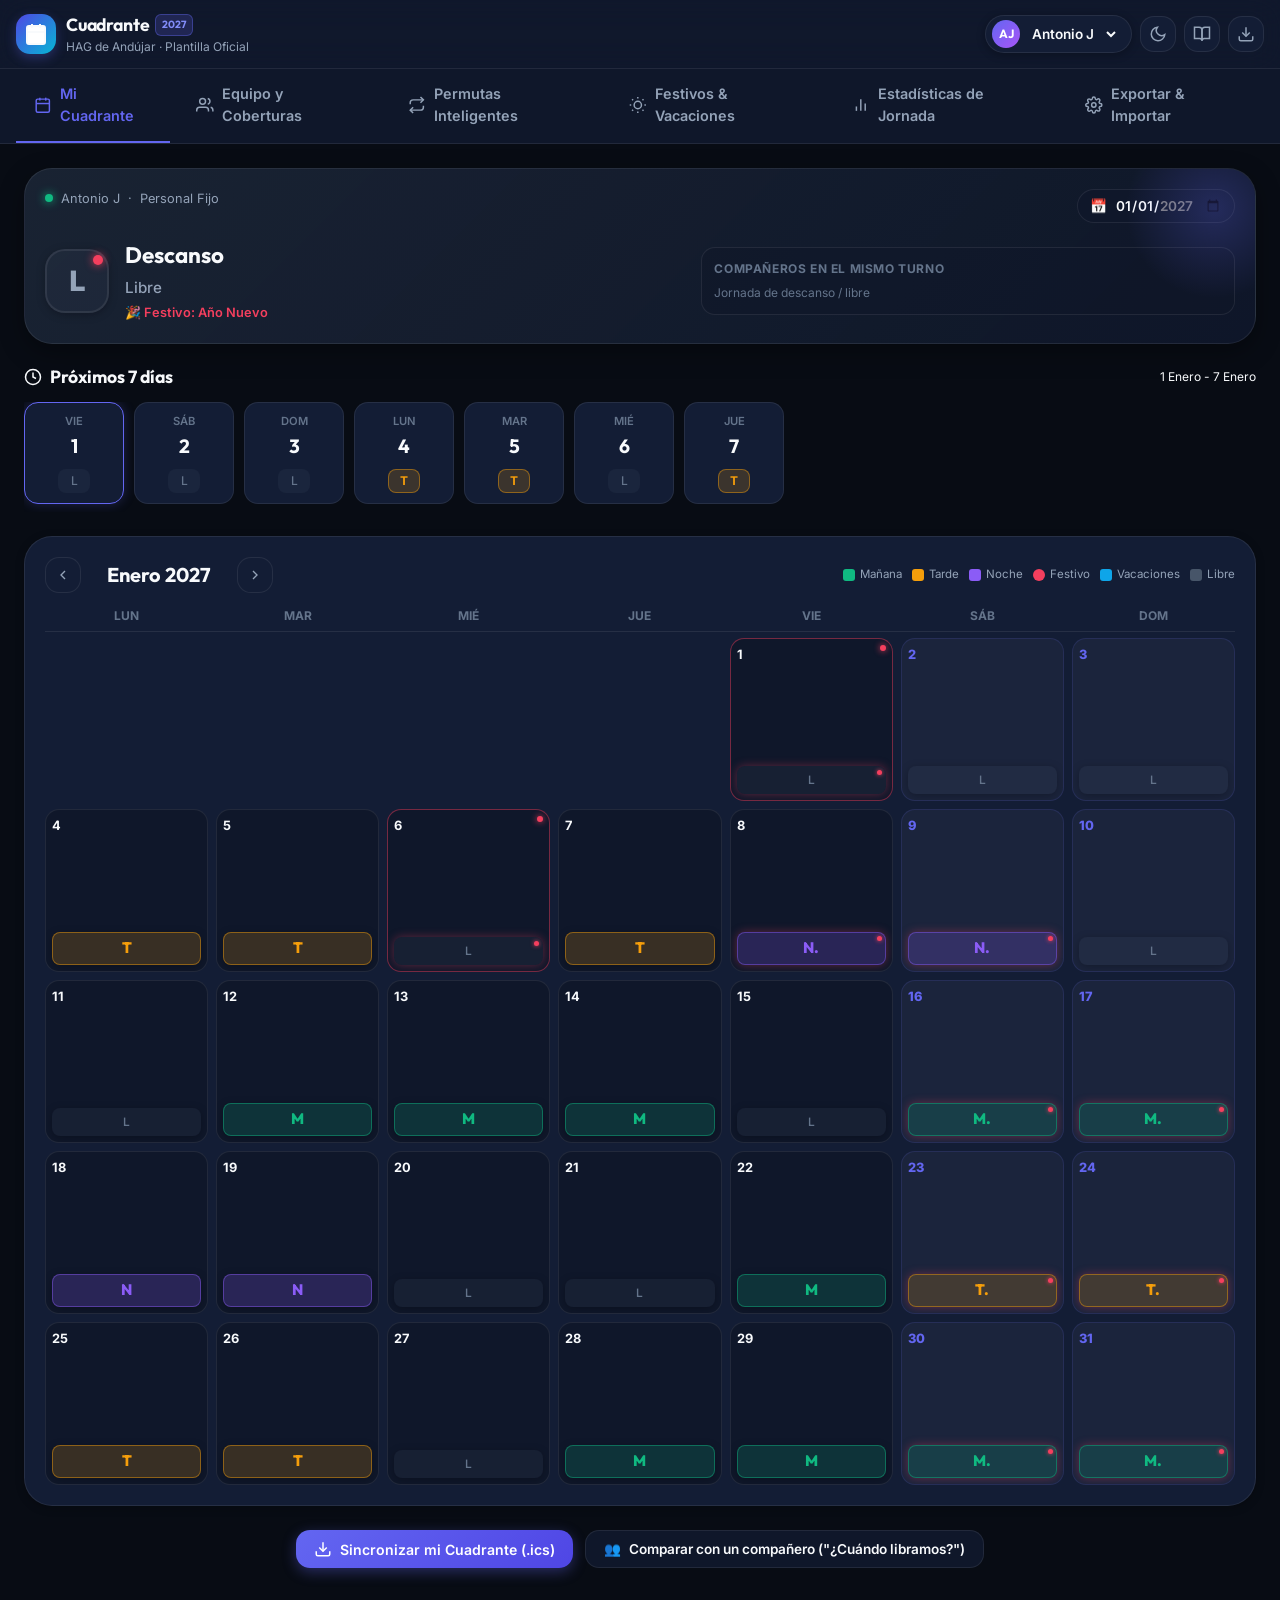
==== index.html @ 4e5eb273 "feat: incorporar matriz de equidad por festivo individual (datos AB2:AH21) y consulta personalizada" ====
<!DOCTYPE html>
<html lang="es" data-theme="dark">
<head>
  <meta charset="UTF-8">
  <meta name="viewport" content="width=device-width, initial-scale=1.0, maximum-scale=1.0, user-scalable=no">
  <title>Cuadrante 2027 · Andújar | Portal del Trabajador</title>
  <meta name="description" content="App oficial de gestión de turnos, coberturas, permutas y estadísticas para los trabajadores del Cuadrante 2027 de Andújar">
  
  <!-- PWA & Mobile Web App Meta -->
  <link rel="manifest" href="manifest.json">
  <meta name="theme-color" content="#080c14">
  <meta name="mobile-web-app-capable" content="yes">
  <meta name="apple-mobile-web-app-capable" content="yes">
  <meta name="apple-mobile-web-app-status-bar-style" content="black-translucent">
  <link rel="apple-touch-icon" href="icons/apple-touch-icon.png">
  <link rel="icon" type="image/png" sizes="192x192" href="icons/icon-192.png">
  <link rel="icon" type="image/svg+xml" href="icons/icon.svg">

  <!-- Styles -->
  <link rel="stylesheet" href="css/styles.css">
</head>
<body>

  <!-- App Header -->
  <header class="app-header">
    <div class="brand-wrapper">
      <div class="brand-icon">
        <svg viewBox="0 0 24 24" fill="none" stroke="currentColor" stroke-width="2">
          <rect x="3" y="4" width="18" height="18" rx="2" ry="2"></rect>
          <line x1="16" y1="2" x2="16" y2="6"></line>
          <line x1="8" y1="2" x2="8" y2="6"></line>
          <line x1="3" y1="10" x2="21" y2="10"></line>
        </svg>
      </div>
      <div class="brand-info">
        <h1>
          Cuadrante <span class="year-badge">2027</span>
          <span id="headerCustomSheetBadge" style="display:none; font-size:0.65rem; background:rgba(16,185,129,0.2); color:#10b981; padding:2px 6px; border-radius:6px; border:1px solid rgba(16,185,129,0.4); font-weight:700;">Hoja Actualizada</span>
        </h1>
        <p id="headerSubtitle">HAG de Andújar · Plantilla Oficial</p>
      </div>
    </div>

    <div class="header-actions">
      <!-- Worker Selector Pill -->
      <div class="worker-selector-pill" id="workerSelectorWrapper" title="Selecciona tu perfil de trabajador">
        <div class="worker-avatar" id="workerAvatar">AJ</div>
        <select id="workerSelect" class="worker-select-native" aria-label="Seleccionar trabajador">
          <!-- Opciones inyectadas dinámicamente -->
        </select>
      </div>

      <!-- Theme Switcher -->
      <button class="btn-icon" id="themeToggleBtn" title="Cambiar tema claro/oscuro" aria-label="Cambiar tema">
        <svg id="themeMoonIcon" width="18" height="18" viewBox="0 0 24 24" fill="none" stroke="currentColor" stroke-width="2">
          <path d="M21 12.79A9 9 0 1 1 11.21 3 7 7 0 0 0 21 12.79z"></path>
        </svg>
        <svg id="themeSunIcon" width="18" height="18" viewBox="0 0 24 24" fill="none" stroke="currentColor" stroke-width="2" style="display:none;">
          <circle cx="12" cy="12" r="5"></circle>
          <line x1="12" y1="1" x2="12" y2="3"></line>
          <line x1="12" y1="21" x2="12" y2="23"></line>
          <line x1="4.22" y1="4.22" x2="5.64" y2="5.64"></line>
          <line x1="18.36" y1="18.36" x2="19.78" y2="19.78"></line>
          <line x1="1" y1="12" x2="3" y2="12"></line>
          <line x1="21" y1="12" x2="23" y2="12"></line>
          <line x1="4.22" y1="19.78" x2="5.64" y2="18.36"></line>
          <line x1="18.36" y1="5.64" x2="19.78" y2="4.22"></line>
        </svg>
      </button>

      <!-- Infografía y Manual Quick Button -->
      <a href="infografia.html" class="btn-icon" title="Infografías Oficiales y Manual de Usuario" aria-label="Infografías y Manual">
        <svg width="18" height="18" viewBox="0 0 24 24" fill="none" stroke="currentColor" stroke-width="2">
          <path d="M2 3h6a4 4 0 0 1 4 4v14a3 3 0 0 0-3-3H2z"></path>
          <path d="M22 3h-6a4 4 0 0 0-4 4v14a3 3 0 0 1 3-3h7z"></path>
        </svg>
      </a>

      <!-- Excel Download Quick Button -->
      <a href="Cuadrante_2027_Andujar_V3.xlsx" download class="btn-icon" title="Descargar Cuadrante Excel Oficial" aria-label="Descargar Excel">
        <svg width="18" height="18" viewBox="0 0 24 24" fill="none" stroke="currentColor" stroke-width="2">
          <path d="M21 15v4a2 2 0 0 1-2 2H5a2 2 0 0 1-2-2v-4"></path>
          <polyline points="7 10 12 15 17 10"></polyline>
          <line x1="12" y1="15" x2="12" y2="3"></line>
        </svg>
      </a>
    </div>
  </header>

  <!-- Desktop Navigation Bar -->
  <nav class="desktop-nav" aria-label="Navegación principal">
    <div class="nav-item active" data-tab="tab-my-shift">
      <svg width="18" height="18" viewBox="0 0 24 24" fill="none" stroke="currentColor" stroke-width="2">
        <rect x="3" y="4" width="18" height="18" rx="2" ry="2"></rect>
        <line x1="16" y1="2" x2="16" y2="6"></line>
        <line x1="8" y1="2" x2="8" y2="6"></line>
        <line x1="3" y1="10" x2="21" y2="10"></line>
      </svg>
      Mi Cuadrante
    </div>
    <div class="nav-item" data-tab="tab-team">
      <svg width="18" height="18" viewBox="0 0 24 24" fill="none" stroke="currentColor" stroke-width="2">
        <path d="M17 21v-2a4 4 0 0 0-4-4H5a4 4 0 0 0-4 4v2"></path>
        <circle cx="9" cy="7" r="4"></circle>
        <path d="M23 21v-2a4 4 0 0 0-3-3.87"></path>
        <path d="M16 3.13a4 4 0 0 1 0 7.75"></path>
      </svg>
      Equipo y Coberturas
    </div>
    <div class="nav-item" data-tab="tab-swaps">
      <svg width="18" height="18" viewBox="0 0 24 24" fill="none" stroke="currentColor" stroke-width="2">
        <polyline points="17 1 21 5 17 9"></polyline>
        <path d="M3 11V9a4 4 0 0 1 4-4h14"></path>
        <polyline points="7 23 3 19 7 15"></polyline>
        <path d="M21 13v2a4 4 0 0 1-4 4H3"></path>
      </svg>
      Permutas Inteligentes
    </div>
    <div class="nav-item" data-tab="tab-holidays-vacations">
      <svg width="18" height="18" viewBox="0 0 24 24" fill="none" stroke="currentColor" stroke-width="2">
        <circle cx="12" cy="12" r="5"></circle>
        <line x1="12" y1="1" x2="12" y2="3"></line>
        <line x1="12" y1="21" x2="12" y2="23"></line>
        <line x1="4.22" y1="4.22" x2="5.64" y2="5.64"></line>
        <line x1="18.36" y1="18.36" x2="19.78" y2="19.78"></line>
        <line x1="1" y1="12" x2="3" y2="12"></line>
        <line x1="21" y1="12" x2="23" y2="12"></line>
        <line x1="4.22" y1="19.78" x2="5.64" y2="18.36"></line>
        <line x1="18.36" y1="5.64" x2="19.78" y2="4.22"></line>
      </svg>
      Festivos & Vacaciones
    </div>
    <div class="nav-item" data-tab="tab-stats">
      <svg width="18" height="18" viewBox="0 0 24 24" fill="none" stroke="currentColor" stroke-width="2">
        <line x1="18" y1="20" x2="18" y2="10"></line>
        <line x1="12" y1="20" x2="12" y2="4"></line>
        <line x1="6" y1="20" x2="6" y2="14"></line>
      </svg>
      Estadísticas de Jornada
    </div>
    <div class="nav-item" data-tab="tab-tools">
      <svg width="18" height="18" viewBox="0 0 24 24" fill="none" stroke="currentColor" stroke-width="2">
        <circle cx="12" cy="12" r="3"></circle>
        <path d="M19.4 15a1.65 1.65 0 0 0 .33 1.82l.06.06a2 2 0 0 1 0 2.83 2 2 0 0 1-2.83 0l-.06-.06a1.65 1.65 0 0 0-1.82-.33 1.65 1.65 0 0 0-1 1.51V21a2 2 0 0 1-2 2 2 2 0 0 1-2-2v-.09A1.65 1.65 0 0 0 9 19.4a1.65 1.65 0 0 0-1.82.33l-.06.06a2 2 0 0 1-2.83 0 2 2 0 0 1 0-2.83l.06-.06a1.65 1.65 0 0 0 .33-1.82 1.65 1.65 0 0 0-1.51-1H3a2 2 0 0 1-2-2 2 2 0 0 1 2-2h.09A1.65 1.65 0 0 0 4.6 9a1.65 1.65 0 0 0-.33-1.82l-.06-.06a2 2 0 0 1 0-2.83 2 2 0 0 1 2.83 0l.06.06a1.65 1.65 0 0 0 1.82.33H9a1.65 1.65 0 0 0 1-1.51V3a2 2 0 0 1 2-2 2 2 0 0 1 2 2v.09a1.65 1.65 0 0 0 1 1.51 1.65 1.65 0 0 0 1.82-.33l.06-.06a2 2 0 0 1 2.83 0 2 2 0 0 1 0 2.83l-.06.06a1.65 1.65 0 0 0-.33 1.82V9a1.65 1.65 0 0 0 1.51 1H21a2 2 0 0 1 2 2 2 2 0 0 1-2 2h-.09a1.65 1.65 0 0 0-1.51 1z"></path>
      </svg>
      Exportar & Importar
    </div>
  </nav>

  <!-- Main Container -->
  <main class="app-container">

    <!-- ====================================================================
         TAB 1: MI CUADRANTE (PORTAL PERSONAL)
         ==================================================================== -->
    <section id="tab-my-shift" class="tab-content active">
      
      <!-- Hero Card "Mi Turno Hoy" -->
      <div class="hero-card">
        <div class="hero-top">
          <div class="hero-worker-badge">
            <span class="status-dot"></span>
            <span id="heroWorkerName">Antonio J</span> · <span id="heroWorkerBadge">Personal Fijo</span>
          </div>
          <div class="hero-date-selector">
            <label for="heroDatePicker" style="cursor:pointer;">📅</label>
            <input type="date" id="heroDatePicker" value="2027-01-01" min="2027-01-01" max="2027-12-31">
          </div>
        </div>

        <div class="hero-main">
          <div class="hero-shift-display">
            <div class="shift-badge-large M" id="heroShiftBadge">
              <span id="heroShiftLetter">M</span>
              <div class="holiday-indicator-dot" id="heroHolidayDot" style="display:none;" title="Turno Festivo"></div>
            </div>
            <div class="hero-shift-details">
              <h2 id="heroShiftTitle">Turno de Mañana</h2>
              <div class="shift-time" id="heroShiftTime">07:00 a 15:00</div>
              <div class="holiday-name" id="heroHolidayName" style="display:none;">Año Nuevo</div>
            </div>
          </div>

          <div class="hero-shift-meta">
            <h4>Compañeros en el mismo turno</h4>
            <div class="buddies-list" id="heroBuddiesList">
              <!-- Compañeros inyectados dinámicamente -->
            </div>
          </div>
        </div>
      </div>

      <!-- Próximos 7 Días (Timeline Horizontal) -->
      <div class="timeline-section">
        <div class="section-header">
          <h3>
            <svg width="18" height="18" viewBox="0 0 24 24" fill="none" stroke="currentColor" stroke-width="2">
              <circle cx="12" cy="12" r="10"></circle>
              <polyline points="12 6 12 12 16 14"></polyline>
            </svg>
            Próximos 7 días
          </h3>
          <span class="text-muted" style="font-size:0.75rem;" id="timelineRangeText"></span>
        </div>
        <div class="timeline-cards-row" id="timelineRow">
          <!-- Inyectado dinámicamente -->
        </div>
      </div>

      <!-- Banner de Permutas Activas en el Calendario -->
      <div class="active-swaps-banner" id="calendarActiveSwapsBanner" style="display:none;">
        <div class="active-swaps-info">
          <span class="active-swaps-icon">🔀</span>
          <div>
            <div style="font-weight:700; font-size:0.92rem; color:#f8fafc;" id="calendarActiveSwapsTitle">1 permuta activa en tu cuadrante</div>
            <div style="font-size:0.75rem; color:#94a3b8;" id="calendarActiveSwapsSub">Tus turnos se muestran actualizados según los cambios acordados.</div>
          </div>
        </div>
        <div class="active-swaps-actions">
          <button class="btn-sm-swap-view" id="btnViewActiveSwaps" type="button">
            📋 Ver detalles
          </button>
          <button class="btn-sm-swap-reset" id="btnResetAllSwaps" type="button">
            ↩️ Restablecer cuadrante oficial
          </button>
        </div>
      </div>

      <!-- Calendario Mensual Interactivo -->
      <div class="calendar-card">
        <div class="calendar-controls">
          <div class="month-picker-group">
            <button class="btn-icon" id="prevMonthBtn" title="Mes anterior" aria-label="Mes anterior">
              <svg width="16" height="16" viewBox="0 0 24 24" fill="none" stroke="currentColor" stroke-width="2"><polyline points="15 18 9 12 15 6"></polyline></svg>
            </button>
            <div class="month-title" id="calendarMonthTitle">Enero 2027</div>
            <button class="btn-icon" id="nextMonthBtn" title="Mes siguiente" aria-label="Mes siguiente">
              <svg width="16" height="16" viewBox="0 0 24 24" fill="none" stroke="currentColor" stroke-width="2"><polyline points="9 18 15 12 9 6"></polyline></svg>
            </button>
          </div>

          <div class="calendar-legend">
            <div class="legend-item"><span class="legend-badge" style="background:var(--shift-m);"></span> Mañana</div>
            <div class="legend-item"><span class="legend-badge" style="background:var(--shift-t);"></span> Tarde</div>
            <div class="legend-item"><span class="legend-badge" style="background:var(--shift-n);"></span> Noche</div>
            <div class="legend-item"><span class="legend-badge" style="background:var(--shift-fest); border-radius:50%;"></span> Festivo</div>
            <div class="legend-item"><span class="legend-badge" style="background:var(--shift-vac);"></span> Vacaciones</div>
            <div class="legend-item"><span class="legend-badge" style="background:var(--shift-free);"></span> Libre</div>
          </div>
        </div>

        <div class="calendar-weekdays">
          <div>LUN</div>
          <div>MAR</div>
          <div>MIÉ</div>
          <div>JUE</div>
          <div>VIE</div>
          <div>SÁB</div>
          <div>DOM</div>
        </div>

        <div class="calendar-grid" id="calendarGrid">
          <!-- Celdas del calendario inyectadas dinámicamente -->
        </div>
      </div>

      <!-- Quick Actions -->
      <div style="display:flex; flex-wrap:wrap; justify-content:center; gap:12px; margin-top:16px;">
        <button class="btn-primary" id="quickExportIcsBtn">
          <svg width="18" height="18" viewBox="0 0 24 24" fill="none" stroke="currentColor" stroke-width="2">
            <path d="M21 15v4a2 2 0 0 1-2 2H5a2 2 0 0 1-2-2v-4"></path>
            <polyline points="7 10 12 15 17 10"></polyline>
            <line x1="12" y1="15" x2="12" y2="3"></line>
          </svg>
          Sincronizar mi Cuadrante (.ics)
        </button>
        <button class="btn-secondary" id="quickCompareBtn" type="button" style="font-size:0.85rem; padding:10px 18px; display:inline-flex; align-items:center; gap:8px;">
          <span>👥</span> Comparar con un compañero ("¿Cuándo libramos?")
        </button>
      </div>

    </section>

    <!-- ====================================================================
         TAB 2: EQUIPO Y COBERTURAS
         ==================================================================== -->
    <section id="tab-team" class="tab-content">
      
      <!-- Selector de Sub-Vista: Matriz General vs Comparador Dual -->
      <div class="team-mode-nav">
        <button type="button" class="team-mode-btn active" id="teamModeMatrixBtn">
          <svg width="18" height="18" viewBox="0 0 24 24" fill="none" stroke="currentColor" stroke-width="2">
            <rect x="3" y="3" width="18" height="18" rx="2" ry="2"></rect>
            <line x1="3" y1="9" x2="21" y2="9"></line>
            <line x1="3" y1="15" x2="21" y2="15"></line>
            <line x1="9" y1="3" x2="9" y2="21"></line>
            <line x1="15" y1="3" x2="15" y2="21"></line>
          </svg>
          Cobertura y Matriz General
        </button>
        <button type="button" class="team-mode-btn" id="teamModeCompareBtn">
          <svg width="18" height="18" viewBox="0 0 24 24" fill="none" stroke="currentColor" stroke-width="2">
            <path d="M17 21v-2a4 4 0 0 0-4-4H5a4 4 0 0 0-4 4v2"></path>
            <circle cx="9" cy="7" r="4"></circle>
            <path d="M23 21v-2a4 4 0 0 0-3-3.87"></path>
            <path d="M16 3.13a4 4 0 0 1 0 7.75"></path>
          </svg>
          Comparador ("¿Cuándo libramos?")
          <span class="compare-badge-pill">Nuevo</span>
        </button>
      </div>

      <!-- SUB-VISTA 1: MATRIZ Y COBERTURA DIARIA -->
      <div id="teamMatrixView">
        <!-- "¿Quién trabaja hoy?" Diaria -->
        <div class="team-daily-card">
          <div class="section-header">
            <h3>
              <svg width="20" height="20" viewBox="0 0 24 24" fill="none" stroke="currentColor" stroke-width="2">
                <path d="M17 21v-2a4 4 0 0 0-4-4H5a4 4 0 0 0-4 4v2"></path>
                <circle cx="9" cy="7" r="4"></circle>
                <path d="M23 21v-2a4 4 0 0 0-3-3.87"></path>
                <path d="M16 3.13a4 4 0 0 1 0 7.75"></path>
              </svg>
              Dotación y Cobertura del Día
            </h3>
            <div class="hero-date-selector">
              <label for="teamDatePicker">📅</label>
              <input type="date" id="teamDatePicker" value="2027-01-01" min="2027-01-01" max="2027-12-31">
            </div>
          </div>

          <div id="teamDailyHolidayBadge" style="display:none; margin-bottom:12px; font-size:0.85rem; color:var(--shift-fest); font-weight:600;">
            🎉 <span id="teamHolidayText"></span>
          </div>

          <div class="shifts-breakdown-grid">
            <!-- Mañana -->
            <div class="shift-column-card">
              <div class="shift-col-header">
                <div class="shift-col-title" style="color:var(--shift-m);">
                  <span>🌅 Mañana</span>
                  <span class="shift-time-range">(07:00 - 15:00)</span>
                </div>
                <span class="shift-count-pill shift-count-m" id="mCountBadge">0 trab.</span>
              </div>
              <div class="worker-list-cards" id="teamListM"></div>
            </div>

            <!-- Tarde -->
            <div class="shift-column-card">
              <div class="shift-col-header">
                <div class="shift-col-title" style="color:var(--shift-t);">
                  <span>☀️ Tarde</span>
                  <span class="shift-time-range">(15:00 - 23:00)</span>
                </div>
                <span class="shift-count-pill shift-count-t" id="tCountBadge">0 trab.</span>
              </div>
              <div class="worker-list-cards" id="teamListT"></div>
            </div>

            <!-- Noche -->
            <div class="shift-column-card">
              <div class="shift-col-header">
                <div class="shift-col-title" style="color:var(--shift-n);">
                  <span>🌙 Noche</span>
                  <span class="shift-time-range">(23:00 - 07:00)</span>
                </div>
                <span class="shift-count-pill shift-count-n" id="nCountBadge">1 trab.</span>
              </div>
              <div class="worker-list-cards" id="teamListN"></div>
            </div>
          </div>

          <!-- Descansos y Vacaciones -->
          <div style="margin-top:16px; background:var(--bg-surface); border-radius:var(--radius-md); padding:12px; border:1px solid var(--border-color);">
            <div style="font-size:0.8rem; font-weight:700; color:var(--text-secondary); margin-bottom:8px;">🏖️ Descanso / Vacaciones hoy:</div>
            <div class="buddies-list" id="teamListFree"></div>
          </div>
        </div>

        <!-- Matriz General Completa del Cuadrante -->
        <div class="matrix-container-card">
          <div class="section-header">
            <h3>
              <svg width="20" height="20" viewBox="0 0 24 24" fill="none" stroke="currentColor" stroke-width="2">
                <rect x="3" y="3" width="18" height="18" rx="2" ry="2"></rect>
                <line x1="3" y1="9" x2="21" y2="9"></line>
                <line x1="3" y1="15" x2="21" y2="15"></line>
                <line x1="9" y1="3" x2="9" y2="21"></line>
                <line x1="15" y1="3" x2="15" y2="21"></line>
              </svg>
              Matriz Completa de la Plantilla (Visor Mensual)
            </h3>
            <div class="month-picker-group">
              <select id="matrixMonthSelect" class="form-control" style="width:auto; font-weight:600;">
                <!-- 12 meses -->
              </select>
            </div>
          </div>
          <p style="font-size:0.8rem; color:var(--text-muted); margin-bottom:12px;">Visualización réplica del cuadrante oficial de Andújar. Desplaza horizontalmente para ver todos los días del mes.</p>

          <div class="matrix-scroll-wrapper">
            <table class="matrix-table" id="matrixTable">
              <thead id="matrixThead"></thead>
              <tbody id="matrixTbody"></tbody>
            </table>
          </div>
        </div>
      </div>

      <!-- SUB-VISTA 2: COMPARADOR DE CUADRANTES ENTRE COMPAÑEROS -->
      <div id="teamCompareView" style="display:none;">
        
        <!-- Cabecera de Selección de Compañeros -->
        <div class="compare-header-card">
          <div class="section-header" style="margin-bottom:8px;">
            <h3>
              <svg width="22" height="22" viewBox="0 0 24 24" fill="none" stroke="currentColor" stroke-width="2">
                <path d="M17 21v-2a4 4 0 0 0-4-4H5a4 4 0 0 0-4 4v2"></path>
                <circle cx="9" cy="7" r="4"></circle>
                <path d="M23 21v-2a4 4 0 0 0-3-3.87"></path>
                <path d="M16 3.13a4 4 0 0 1 0 7.75"></path>
              </svg>
              Comparador de Cuadrantes ("¿Cuándo libramos juntos?")
            </h3>
          </div>
          <p style="font-size:0.85rem; color:var(--text-secondary); margin-bottom:14px;">
            Selecciona dos trabajadores de Andújar para cruzar sus turnos en tiempo real: descubre qué días y fines de semana descansáis juntos, en qué turnos coincidís trabajando o qué días os podéis hacer favores.
          </p>

          <div class="compare-workers-picker">
            <!-- Trabajador 1 -->
            <div class="compare-worker-box">
              <div class="compare-worker-avatar" id="compareAvatar1">AJ</div>
              <div style="flex:1;">
                <label for="compareWorker1Select" style="display:block; font-size:0.75rem; color:var(--text-muted); font-weight:600; margin-bottom:4px;">Primer Compañero</label>
                <select id="compareWorker1Select" class="form-control" style="font-weight:700;">
                  <!-- Se rellena con JS -->
                </select>
              </div>
            </div>

            <!-- Botón Swap -->
            <button type="button" class="compare-swap-btn" id="compareSwapWorkersBtn" title="Intercambiar compañeros" aria-label="Intercambiar compañeros">
              ⇄
            </button>

            <!-- Trabajador 2 -->
            <div class="compare-worker-box">
              <div class="compare-worker-avatar" id="compareAvatar2" style="background:linear-gradient(135deg, #10b981, #059669);">AH</div>
              <div style="flex:1;">
                <label for="compareWorker2Select" style="display:block; font-size:0.75rem; color:var(--text-muted); font-weight:600; margin-bottom:4px;">Segundo Compañero</label>
                <select id="compareWorker2Select" class="form-control" style="font-weight:700;">
                  <!-- Se rellena con JS -->
                </select>
              </div>
            </div>
          </div>

          <!-- Pastillas Rápidas de Selección de Compañero -->
          <div style="margin-top:14px;">
            <div style="font-size:0.75rem; color:var(--text-muted); font-weight:600; margin-bottom:6px;">Comparar rápidamente con:</div>
            <div class="compare-quick-pills" id="compareQuickPills">
              <!-- Inyectado dinámicamente -->
            </div>
          </div>
        </div>

        <!-- KPIs de Coincidencia Anual -->
        <div class="compare-kpi-grid">
          <div class="compare-kpi-card kpi-free">
            <div class="compare-kpi-icon">🟢</div>
            <div>
              <div class="compare-kpi-num" id="compareKpiFree">0</div>
              <div class="compare-kpi-label">Días Libres Juntos (Año 2027)</div>
            </div>
          </div>

          <div class="compare-kpi-card kpi-weekend">
            <div class="compare-kpi-icon">☀️</div>
            <div>
              <div class="compare-kpi-num" id="compareKpiWeekend">0</div>
              <div class="compare-kpi-label">Fines de Semana Completos</div>
            </div>
          </div>

          <div class="compare-kpi-card kpi-shift">
            <div class="compare-kpi-icon">🔵</div>
            <div>
              <div class="compare-kpi-num" id="compareKpiShift">0</div>
              <div class="compare-kpi-label">Mismo Turno de Trabajo</div>
            </div>
          </div>

          <div class="compare-kpi-card kpi-swap">
            <div class="compare-kpi-icon">🔀</div>
            <div>
              <div class="compare-kpi-num" id="compareKpiSwap">0</div>
              <div class="compare-kpi-label">Días Permutables (Favor)</div>
            </div>
          </div>
        </div>

        <!-- Calendario Mensual Dual -->
        <div class="compare-card">
          <div class="calendar-controls">
            <div class="month-picker-group">
              <button class="btn-icon" id="comparePrevMonthBtn" title="Mes anterior" aria-label="Mes anterior">
                <svg width="16" height="16" viewBox="0 0 24 24" fill="none" stroke="currentColor" stroke-width="2"><polyline points="15 18 9 12 15 6"></polyline></svg>
              </button>
              <div class="month-title" id="compareMonthTitle">Enero 2027</div>
              <button class="btn-icon" id="compareNextMonthBtn" title="Mes siguiente" aria-label="Mes siguiente">
                <svg width="16" height="16" viewBox="0 0 24 24" fill="none" stroke="currentColor" stroke-width="2"><polyline points="9 18 15 12 9 6"></polyline></svg>
              </button>
            </div>

            <div class="calendar-legend">
              <div class="legend-item"><span style="color:#10b981; font-weight:700;">🟢</span> Libres Juntos</div>
              <div class="legend-item"><span style="color:#f59e0b; font-weight:700;">☀️</span> Finde Libre</div>
              <div class="legend-item"><span style="color:#38bdf8; font-weight:700;">🔵</span> Mismo Turno</div>
              <div class="legend-item"><span style="color:#a855f7; font-weight:700;">🔀</span> Permutable</div>
            </div>
          </div>

          <!-- Filtros de vista mensual -->
          <div class="compare-filter-bar">
            <span style="font-size:0.8rem; color:var(--text-muted); font-weight:600;">Filtrar días:</span>
            <button type="button" class="compare-filter-pill active" data-filter="all">Todos los días</button>
            <button type="button" class="compare-filter-pill" data-filter="free">🟢 Libres juntos</button>
            <button type="button" class="compare-filter-pill" data-filter="weekend">☀️ Fines de semana libres</button>
            <button type="button" class="compare-filter-pill" data-filter="shift">🔵 Mismo turno</button>
            <button type="button" class="compare-filter-pill" data-filter="swap">🔀 Ocasiones permuta</button>
          </div>

          <div class="calendar-weekdays">
            <div>Lun</div>
            <div>Mar</div>
            <div>Mié</div>
            <div>Jue</div>
            <div>Vie</div>
            <div>Sáb</div>
            <div>Dom</div>
          </div>

          <div class="compare-calendar-grid" id="compareCalendarGrid">
            <!-- Celdas duales inyectadas dinámicamente -->
          </div>
        </div>

        <!-- Agenda de Próximas Coincidencias y Compartir por WhatsApp -->
        <div class="compare-card">
          <div class="compare-agenda-header">
            <div>
              <h3 style="font-size:1.05rem; font-weight:700; color:var(--text-primary); margin-bottom:4px;">
                📅 Próximas Fechas Clave Juntos
              </h3>
              <p style="font-size:0.8rem; color:var(--text-muted); margin:0;" id="compareAgendaSubtitle">
                Fines de semana completos y días libres simultáneos más cercanos.
              </p>
            </div>
            <button type="button" class="btn-whatsapp-share" id="btnShareComparisonWhatsapp">
              <span>📲</span> Compartir por WhatsApp con <span id="btnShareWhatsappWorkerName">Compañero</span>
            </button>
          </div>

          <div class="compare-agenda-list" id="compareAgendaList">
            <!-- Items de agenda inyectados dinámicamente -->
          </div>
        </div>

      </div>

    </section>

    <!-- ====================================================================
         TAB 3: PERMUTAS INTELIGENTES Y BOLSA DE TURNOS
         ==================================================================== -->
    <section id="tab-swaps" class="tab-content">
      
      <!-- Selector de Modo: Asistente de Permutas vs Bolsa de Turnos -->
      <div class="swaps-mode-nav">
        <button type="button" class="swaps-mode-btn active" id="modeAssistantBtn">
          <svg width="18" height="18" viewBox="0 0 24 24" fill="none" stroke="currentColor" stroke-width="2">
            <polyline points="17 1 21 5 17 9"></polyline>
            <path d="M3 11V9a4 4 0 0 1 4-4h14"></path>
            <polyline points="7 23 3 19 7 15"></polyline>
            <path d="M21 13v2a4 4 0 0 1-4 4H3"></path>
          </svg>
          Asistente de Permutas
        </button>
        <button type="button" class="swaps-mode-btn" id="modeBankBtn">
          <svg width="18" height="18" viewBox="0 0 24 24" fill="none" stroke="currentColor" stroke-width="2">
            <path d="M16 21v-2a4 4 0 0 0-4-4H6a4 4 0 0 0-4 4v2"></path>
            <circle cx="9" cy="7" r="4"></circle>
            <line x1="19" y1="8" x2="19" y2="14"></line>
            <line x1="22" y1="11" x2="16" y2="11"></line>
          </svg>
          Bolsa de Turnos (Deudas)
          <span class="bank-count-pill" id="bankPendingCountPill" style="display:none;">0</span>
        </button>
      </div>

      <!-- VISTA 1: ASISTENTE DE PERMUTAS (4 PASOS) -->
      <div id="swapsAssistantView">

      <!-- Paso 1: Elegir el día que trabajas para ponértelo de libre -->
      <div class="permuta-step-card active-step" id="step1Card">
        <div class="step-header-wrapper">
          <div class="step-badge-number">1</div>
          <div class="step-title-group">
            <h3>¿Qué día necesitas librar?</h3>
            <p>Selecciona una fecha en la que tengas turno asignado para solicitar estar LIBRE.</p>
          </div>
        </div>

        <div style="display:flex; align-items:center; gap:16px; flex-wrap:wrap; margin-top:12px;">
          <div class="form-group" style="margin-bottom:0;">
            <label for="swapDateA">Fecha que solicitas librar:</label>
            <input type="date" id="swapDateA" class="form-control" value="2027-02-06" min="2027-01-01" max="2027-12-31" style="font-weight:600;">
          </div>
          <div style="font-size:0.85rem; color:var(--text-secondary); margin-top:16px;">
            Trabajador solicitante: <strong id="step1WorkerName">Antonio J</strong>
          </div>
        </div>

        <!-- Banner del Turno Seleccionado -->
        <div class="shift-selected-banner" id="step1ShiftBanner">
          <div style="display:flex; align-items:center; gap:12px;">
            <div class="shift-badge-large M" id="step1ShiftBadge" style="width:48px; height:48px; font-size:1.3rem;">M</div>
            <div>
              <div style="font-size:0.75rem; color:var(--text-muted); text-transform:uppercase;">Tu turno original:</div>
              <div style="font-weight:700; font-size:1.05rem;" id="step1ShiftTitle">Turno de Mañana</div>
              <div style="font-size:0.8rem; color:var(--text-secondary);" id="step1ShiftTime">07:00 a 15:00</div>
            </div>
          </div>
          <div style="text-align:right;">
            <div style="font-size:0.75rem; color:var(--text-muted);">Tu nuevo estado solicitado:</div>
            <div style="font-weight:800; font-size:1.15rem; color:#10b981;">LIBRE (Descanso)</div>
          </div>
        </div>

        <!-- Alerta si el día ya es libre -->
        <div id="step1AlreadyFreeAlert" style="display:none; margin-top:12px; font-size:0.85rem; color:#f59e0b; background:rgba(245,158,11,0.1); border:1px solid rgba(245,158,11,0.3); padding:10px 14px; border-radius:var(--radius-md);">
          ⚠️ Ya estás de descanso en este día. Selecciona una fecha en la que tengas turno asignado (M, T o N).
        </div>
      </div>

      <!-- Paso 2: Análisis de qué compañeros pueden cubrirte ese día -->
      <div class="permuta-step-card" id="step2Card">
        <div class="step-header-wrapper">
          <div class="step-badge-number">2</div>
          <div class="step-title-group">
            <h3>¿Quién puede cubrirte o cambiar turno contigo ese día?</h3>
            <p>Se auditan automáticamente todos los compañeros: tanto si están de <strong>descanso</strong> (para cubrirte la jornada) como si <strong>trabajan en otro turno</strong> (para realizar un <strong>cambio de turno directo</strong>: M ⇄ T, M ⇄ N o T ⇄ N). Puedes elegir opciones 100% conformes y con <strong>WARNING</strong> (descanso entre 8h y 12h o máx. 5 días). Si el descanso entre jornadas es menor de 8h o tienen tu mismo turno, aparece como <strong>NO DISPONIBLE</strong>.</p>
          </div>
        </div>

        <div class="cover-candidates-grid" id="coverCandidatesGrid">
          <!-- Tarjetas de compañeros inyectadas dinámicamente -->
        </div>
      </div>

      <!-- Paso 3: Opciones para devolverle el turno al compañero elegido -->
      <div class="permuta-step-card" id="step3Card" style="display:none;">
        <div class="step-header-wrapper">
          <div class="step-badge-number">3</div>
          <div class="step-title-group">
            <h3>¿Qué día le devuelves el turno a <span id="step3WorkerBName">Compañero</span>?</h3>
            <p>El sistema comprueba todas las fechas viables para devolverle el día a <span id="step3WorkerBNameSub">tu compañero</span> (100% conformes o con <strong>WARNING</strong> si el descanso es de 8h a 12h). Las opciones con descanso inferior a 8h quedan descartadas como no disponibles.</p>
          </div>
        </div>

        <!-- Filtros de fecha de devolución -->
        <div class="recom-filter-pills" id="returnFilterPills" style="margin-bottom:12px;">
          <button class="recom-filter-btn active" data-filter="all">Todas las opciones</button>
          <button class="recom-filter-btn" data-filter="clean">100% Conformes</button>
          <button class="recom-filter-btn" data-filter="warning">Con Warning</button>
          <button class="recom-filter-btn" data-filter="month">Mismo mes</button>
          <button class="recom-filter-btn" data-filter="weekend">Fines de semana</button>
        </div>

        <div class="return-days-grid" id="returnDaysGrid">
          <!-- Tarjetas de días de devolución inyectadas dinámicamente -->
        </div>
      </div>

      <!-- Paso 4: Resumen y Confirmación de la Permuta -->
      <div class="swap-agreement-card" id="step4AgreementCard" style="display:none;">
        <div class="section-header" style="margin-bottom:12px;">
          <h3 style="color:#f8fafc; font-size:1.2rem;">
            <span>🤝</span> Resumen del Acuerdo de Permuta
          </h3>
          <span class="result-badge" id="agreementResultBadge">Permuta Viable</span>
        </div>

        <!-- Flujo visual de los dos días acordados -->
        <div class="agreement-days-flow">
          <!-- Día 1 -->
          <div class="agreement-day-box">
            <div style="font-size:0.75rem; color:var(--text-muted); font-weight:700; text-transform:uppercase;">Día 1: Solicitud de libranza</div>
            <div style="font-size:1rem; font-weight:700; margin:4px 0;" id="summaryDateA">Sábado, 6 de Febrero</div>
            <div style="font-size:0.85rem; color:#10b981; font-weight:600;">Tú quedas: LIBRE</div>
            <div style="font-size:0.8rem; color:var(--text-secondary); margin-top:4px;" id="summaryCoverWorkerB">
              Te cubre: Alberto H (asume turno M.)
            </div>
          </div>

          <!-- Icono de Intercambio -->
          <div class="swap-icon-divider">
            <svg width="22" height="22" viewBox="0 0 24 24" fill="none" stroke="currentColor" stroke-width="2">
              <polyline points="17 1 21 5 17 9"></polyline>
              <path d="M3 11V9a4 4 0 0 1 4-4h14"></path>
              <polyline points="7 23 3 19 7 15"></polyline>
              <path d="M21 13v2a4 4 0 0 1-4 4H3"></path>
            </svg>
          </div>

          <!-- Día 2 -->
          <div class="agreement-day-box highlight">
            <div style="font-size:0.75rem; color:var(--text-muted); font-weight:700; text-transform:uppercase;">Día 2: Devolución de turno</div>
            <div style="font-size:1rem; font-weight:700; margin:4px 0;" id="summaryDateB">Sábado, 27 de Febrero</div>
            <div style="font-size:0.85rem; color:var(--accent-primary); font-weight:600;" id="summaryCoverWorkerA">
              Tú cubres a Alberto H (asumes turno M.)
            </div>
            <div style="font-size:0.8rem; color:#10b981; margin-top:4px;" id="summaryWorkerBFree">
              Alberto H queda: LIBRE
            </div>
          </div>
        </div>

        <!-- Panel de Auditoría y Warnings -->
        <div class="validation-results-panel valid" id="agreementValidationBox">
          <div style="font-weight:700; font-size:0.95rem; margin-bottom:10px;" id="agreementValidationTitle">
            Auditoría de Normativa Laboral Oficial
          </div>

          <!-- Lista de Verificaciones -->
          <div class="checks-checklist" id="agreementChecklist"></div>

          <!-- Advertencias (Warnings aceptados) -->
          <div id="agreementWarningsList" style="display:none; margin-top:12px; padding-top:12px; border-top:1px solid var(--border-color);">
            <div style="font-size:0.75rem; font-weight:700; color:#f59e0b; margin-bottom:6px;">⚠️ ADVERTENCIAS DE DESCANSO O JORNADA ACEPTADAS:</div>
            <div id="agreementWarningsPills"></div>
          </div>
        </div>

        <!-- Botones de Acción -->
        <div style="display:flex; flex-wrap:wrap; gap:12px; margin-top:20px; align-items:center;">
          <button class="btn-primary" id="applySimulationBtn">
            <svg width="18" height="18" viewBox="0 0 24 24" fill="none" stroke="currentColor" stroke-width="2">
              <polyline points="20 6 9 17 4 12"></polyline>
            </svg>
            Simular y Aplicar en mi Cuadrante
          </button>
          <button class="btn-primary" id="saveToBankBtn" style="background: linear-gradient(135deg, #10b981, #059669); border-color: #10b981;">
            <svg width="18" height="18" viewBox="0 0 24 24" fill="none" stroke="currentColor" stroke-width="2">
              <path d="M19 21H5a2 2 0 0 1-2-2V5a2 2 0 0 1 2-2h11l5 5v11a2 2 0 0 1-2 2z"></path>
              <polyline points="17 21 17 13 7 13 7 21"></polyline>
              <polyline points="7 3 7 8 15 8"></polyline>
            </svg>
            Guardar en mi Bolsa de Turnos
          </button>
          <button class="btn-primary" id="shareWhatsappBtn" style="background: #25D366; border-color: #1eb954; color: #fff;">
            <svg width="18" height="18" viewBox="0 0 24 24" fill="currentColor">
              <path d="M.057 24l1.687-6.163c-1.041-1.804-1.588-3.849-1.587-5.946.003-6.556 5.338-11.891 11.893-11.891 3.181.001 6.167 1.24 8.413 3.488 2.245 2.248 3.481 5.236 3.48 8.414-.003 6.557-5.338 11.892-11.893 11.892-1.99-.001-3.951-.5-5.688-1.448l-6.305 1.654zm6.597-3.807c1.676.995 3.276 1.591 5.392 1.592 5.448 0 9.886-4.434 9.889-9.885.002-5.462-4.415-9.89-9.881-9.892-5.452 0-9.887 4.434-9.889 9.884-.001 2.225.651 3.891 1.746 5.634l-.999 3.648 3.742-.981zm11.387-5.464c-.074-.124-.272-.198-.57-.347-.297-.149-1.758-.868-2.031-.967-.272-.099-.47-.149-.669.149-.198.297-.768.967-.941 1.165-.173.198-.347.223-.644.074-.297-.149-1.255-.462-2.39-1.475-.883-.788-1.48-1.761-1.653-2.059-.173-.297-.018-.458.13-.606.134-.133.297-.347.446-.521.151-.172.2-.296.3-.495.099-.198.05-.372-.025-.521-.075-.148-.669-1.611-.916-2.206-.242-.579-.487-.501-.669-.51l-.57-.01c-.198 0-.52.074-.792.372s-1.04 1.016-1.04 2.479 1.065 2.876 1.213 3.074c.149.198 2.095 3.2 5.076 4.487.709.306 1.263.489 1.694.626.712.226 1.36.194 1.872.118.571-.085 1.758-.719 2.006-1.413.248-.695.248-1.29.173-1.414z"/>
            </svg>
            Compartir por WhatsApp
          </button>
          <button class="btn-primary" id="generatePdfBtn" style="background: linear-gradient(135deg, #334155, #1e293b); border-color: #475569; color: #fff;">
            <svg width="18" height="18" viewBox="0 0 24 24" fill="none" stroke="currentColor" stroke-width="2">
              <path d="M14 2H6a2 2 0 0 0-2 2v16a2 2 0 0 0 2 2h12a2 2 0 0 0 2-2V8z"></path>
              <polyline points="14 2 14 8 20 8"></polyline>
              <line x1="16" y1="13" x2="8" y2="13"></line>
              <line x1="16" y1="17" x2="8" y2="17"></line>
              <polyline points="10 9 9 9 8 9"></polyline>
            </svg>
            Volante para RRHH (PDF / Imprimir)
          </button>
          <button class="btn-secondary" id="resetSimulationBtn" style="display:none;">
            Restablecer Cuadrante Original
          </button>
          <button class="btn-secondary" id="restartSwapBtn">
            Iniciar otra solicitud
          </button>
        </div>

        <div id="activeSimulationsNotice" style="display:none; margin-top:16px; font-size:0.85rem; color:#f59e0b; background:rgba(245,158,11,0.1); padding:10px 14px; border-radius:var(--radius-sm); border:1px solid rgba(245,158,11,0.3);">
          ⚠️ Tienes permutas simuladas activas en tu sesión. Los cambios se reflejan en tu calendario personal y estadísticas.
        </div>
      </div>
      </div> <!-- /#swapsAssistantView -->

      <!-- VISTA 2: BOLSA DE TURNOS (HISTORIAL DE DEUDAS Y COMPROMISOS) -->
      <div id="swapsBankView" style="display:none;">
        
        <!-- Tarjeta de Cabecera y Resumen de la Bolsa -->
        <div class="bank-header-card">
          <div style="display:flex; justify-content:space-between; align-items:flex-start; flex-wrap:wrap; gap:16px;">
            <div>
              <div class="bank-header-title">
                <span style="font-size:1.4rem;">🤝</span>
                <h3>Bolsa de Turnos & Registro de Deudas</h3>
              </div>
              <p style="font-size:0.85rem; color:var(--text-secondary); margin-top:4px;">
                Control de turnos que te deben y que debes a tus compañeros. Todos los acuerdos se almacenan de forma privada en tu dispositivo.
              </p>
            </div>
            <button class="btn-primary" id="openManualDebtModalBtn" style="padding:9px 18px; font-size:0.85rem; background:linear-gradient(135deg, #0284c7, #2563eb);">
              <svg width="16" height="16" viewBox="0 0 24 24" fill="none" stroke="currentColor" stroke-width="2">
                <line x1="12" y1="5" x2="12" y2="19"></line>
                <line x1="5" y1="12" x2="19" y2="12"></line>
              </svg>
              Apuntar Turno Manual
            </button>
          </div>

          <!-- Métricas de Balance KPI -->
          <div class="bank-kpi-grid">
            <div class="bank-kpi-card kpi-receive">
              <div class="kpi-icon-pill">🟢</div>
              <div>
                <div class="kpi-num" id="bankKpiReceiveCount">0</div>
                <div class="kpi-label">Me deben a mí</div>
              </div>
            </div>
            <div class="bank-kpi-card kpi-give">
              <div class="kpi-icon-pill">🟠</div>
              <div>
                <div class="kpi-num" id="bankKpiGiveCount">0</div>
                <div class="kpi-label">Debo a compañeros</div>
              </div>
            </div>
            <div class="bank-kpi-card kpi-balance">
              <div class="kpi-icon-pill">⚖️</div>
              <div>
                <div class="kpi-num" id="bankKpiBalance">Al día</div>
                <div class="kpi-label">Balance neto de turnos</div>
              </div>
            </div>
          </div>
        </div>

        <!-- Barra de Filtros de la Bolsa -->
        <div class="bank-filters-bar">
          <div class="recom-filter-pills" id="bankFilterPills">
            <button class="recom-filter-btn active" data-bank-filter="pending">
              ⏳ Pendientes (<span id="filterCountPending">0</span>)
            </button>
            <button class="recom-filter-btn" data-bank-filter="settled">
              ✓ Saldados (<span id="filterCountSettled">0</span>)
            </button>
            <button class="recom-filter-btn" data-bank-filter="all">
              Todos (<span id="filterCountAll">0</span>)
            </button>
          </div>
          <div style="font-size:0.75rem; color:var(--text-muted); font-weight:600;">
            Mostrando para: <span id="bankCurrentWorkerDisplay" style="color:var(--accent-primary);">Antonio J</span>
          </div>
        </div>

        <!-- Listado de Acuerdos / Deudas -->
        <div id="bankDebtsList" class="bank-debts-list">
          <!-- Tarjetas renderizadas dinámicamente -->
        </div>

      </div> <!-- /#swapsBankView -->

    </section>

    <!-- ====================================================================
         TAB 4: FESTIVOS Y VACACIONES (HISTÓRICO 2011-2027 & PREVISIÓN 2028)
         ==================================================================== -->
    <section id="tab-holidays-vacations" class="tab-content">
      
      <!-- Toggle de Sub-vistas (Vacaciones vs Festivos) -->
      <div class="team-subview-toggle" style="margin-bottom:20px;">
        <button class="subview-btn active" id="btnSubViewVacations" type="button">
          <span>🏖️</span> Vacaciones (2027 & Previsión 2028)
        </button>
        <button class="subview-btn" id="btnSubViewHolidays" type="button">
          <span>🎉</span> Festivos & Equidad (2011 - 2027)
        </button>
      </div>

      <!-- ================================================================
           SUB-VISTA 1: VACACIONES
           ================================================================ -->
      <div id="subViewVacationsContainer">

        <!-- Tarjeta Personal del Trabajador Activo -->
        <div class="vac-personal-card">
          <div class="vac-personal-top">
            <div class="vac-personal-badge">
              <span class="status-dot"></span>
              <span id="vacCurrentWorkerName">Antonio J</span> · <span>Turno Personal de Vacaciones</span>
            </div>
            <div class="vac-partner-pill">
              <span>Pareja Fija de Turno:</span>
              <strong id="vacPartnerName" style="color:var(--accent-primary);">Miguel B</strong>
            </div>
          </div>

          <div class="vac-personal-grid">
            <!-- 2027 Oficial -->
            <div class="vac-year-card is-2027">
              <div class="vac-year-header">
                <span class="vac-year-tag current">2027 OFICIAL</span>
                <span class="vac-slot-badge" id="vac2027SlotName">Turno 1</span>
              </div>
              <div class="vac-dates-display" id="vac2027DatesText">
                <div class="vac-date-row"><span>1ª Quincena:</span> <strong>01 al 15 de Junio</strong></div>
                <div class="vac-date-row"><span>2ª Quincena:</span> <strong>01 al 15 de Agosto</strong></div>
              </div>
              <div class="vac-note-footer">Asignación activa en el cuadrante oficial</div>
            </div>

            <!-- Previsión 2028 Oficial -->
            <div class="vac-year-card is-2028">
              <div class="vac-year-header">
                <span class="vac-year-tag next">🔮 PREVISIÓN 2028</span>
                <span class="vac-slot-badge next" id="vac2028SlotName">Turno 2</span>
              </div>
              <div class="vac-dates-display" id="vac2028DatesText">
                <div class="vac-date-row"><span>1ª Quincena:</span> <strong>16 al 30 de Junio</strong></div>
                <div class="vac-date-row"><span>2ª Quincena:</span> <strong>16 al 31 de Agosto</strong></div>
              </div>
              <div class="vac-note-footer">Cálculo algorítmico según el ciclo rotativo de 4 años</div>
            </div>
          </div>
        </div>

        <!-- Visor Completo de la Plantilla por Quincenas -->
        <div class="calculator-card" style="margin-top:20px;">
          <div class="section-header" style="display:flex; justify-content:space-between; align-items:center; flex-wrap:wrap; gap:12px;">
            <h3>
              <svg width="20" height="20" viewBox="0 0 24 24" fill="none" stroke="currentColor" stroke-width="2">
                <rect x="3" y="4" width="18" height="18" rx="2" ry="2"></rect>
                <line x1="16" y1="2" x2="16" y2="6"></line>
                <line x1="8" y1="2" x2="8" y2="6"></line>
                <line x1="3" y1="10" x2="21" y2="10"></line>
              </svg>
              Distribución por Parejas y Turnos Quincenales
            </h3>
            
            <!-- Selector de Año para el Visor -->
            <div class="vac-selector-pills" id="vacYearSelectorGroup">
              <button class="vac-pill-btn active" data-vac-view="2027" type="button">2027 Oficial</button>
              <button class="vac-pill-btn" data-vac-view="2028" type="button">2028 Previsión</button>
              <button class="vac-pill-btn" data-vac-view="2029" type="button">2029 Previsión</button>
              <button class="vac-pill-btn" data-vac-view="history" type="button">📚 Histórico (2018-2026)</button>
            </div>
          </div>

          <!-- Cuadrícula de 4 Turnos Quincenales -->
          <div id="vacationQuincenasCards" class="vac-quincenas-grid">
            <!-- Inyectado dinámicamente -->
          </div>

          <!-- Tabla Histórica (oculta por defecto, visible cuando vac-view == 'history') -->
          <div id="vacationHistoryTableWrapper" style="display:none; margin-top:16px;" class="matrix-scroll-wrapper">
            <table class="matrix-table" id="vacationHistoryTable">
              <thead>
                <tr>
                  <th>Año</th>
                  <th>1-15 Jun</th>
                  <th>16-30 Jun</th>
                  <th>1-15 Jul</th>
                  <th>16-31 Jul</th>
                  <th>1-15 Ago</th>
                  <th>16-31 Ago</th>
                  <th>1-15 Sep</th>
                  <th>16-30 Sep</th>
                </tr>
              </thead>
              <tbody id="vacationHistoryTableBody"></tbody>
            </table>
          </div>

          <!-- Explicación del Algoritmo de Rotación -->
          <div class="vac-rules-box" style="margin-top:20px; background:var(--bg-surface); border-radius:var(--radius-md); padding:14px; border:1px solid var(--border-color);">
            <div style="font-weight:700; font-size:0.85rem; margin-bottom:6px; color:var(--accent-primary);">
              ℹ️ ¿Cómo funciona la rotación de vacaciones?
            </div>
            <p style="font-size:0.78rem; color:var(--text-secondary); margin:0; line-height:1.5;">
              La plantilla rota en <strong>4 parejas estables</strong> a lo largo de <strong>4 turnos de dos quincenas</strong> separadas por 2 meses exactos. 
              Cada año, cada pareja avanza automáticamente <strong>+1 turno quincenal</strong>, completando el ciclo completo en 4 años y garantizando que todos los trabajadores disfruten de los mejores meses (julio y agosto) con idéntica frecuencia.
            </p>
          </div>
        </div>

      </div> <!-- /#subViewVacationsContainer -->

      <!-- ================================================================
           SUB-VISTA 2: FESTIVOS & EQUIDAD
           ================================================================ -->
      <div id="subViewHolidaysContainer" style="display:none;">

        <!-- Semáforo de Equidad Acumulada 2011-2027 -->
        <div class="calculator-card">
          <div class="section-header" style="display:flex; justify-content:space-between; align-items:center; flex-wrap:wrap; gap:10px;">
            <h3>
              <svg width="20" height="20" viewBox="0 0 24 24" fill="none" stroke="currentColor" stroke-width="2">
                <path d="M12 2v20M17 5H9.5a3.5 3.5 0 0 0 0 7h5a3.5 3.5 0 0 1 0 7H6"></path>
              </svg>
              Equidad Acumulada de Festivos (2011 - 2027)
            </h3>
            <span class="badge-success" style="font-size:0.75rem; padding:4px 10px; border-radius:12px; background:rgba(16,185,129,0.15); color:#10b981; border:1px solid rgba(16,185,129,0.3); font-weight:700;">
              ✓ Paridad Matemática: Máxima diferencia de solo 1 festivo
            </span>
          </div>
          <p style="font-size:0.82rem; color:var(--text-secondary); margin-bottom:16px;">
            Cómputo acumulado de los 20 festivos anuales a lo largo de 17 años de registros oficiales (incluyendo el historial de predecesores de cada puesto):
          </p>

          <div class="holiday-equity-bars" id="holidayEquityBarsList">
            <!-- Barras inyectadas dinámicamente -->
          </div>

          <div style="margin-top:16px; padding:12px 14px; border-radius:var(--radius-sm); background:rgba(56,189,248,0.08); border:1px solid rgba(56,189,248,0.25); font-size:0.8rem; color:#38bdf8; display:flex; align-items:center; gap:8px;">
            <span>🎯</span>
            <div><strong>Criterio Oficial para 2028:</strong> Alberto H (70), Fran Espín (70) y Paco C (70) tendrán prioridad para realizar 1 festivo adicional en 2028 y empatar a 71 con el resto de compañeros.</div>
          </div>
        </div>

        <!-- Matriz Completa de Equidad: 20 Festivos x 7 Trabajadores (Datos AB2:AH21 del Excel) -->
        <div class="calculator-card" style="margin-top:20px;">
          <div class="section-header" style="display:flex; justify-content:space-between; align-items:center; flex-wrap:wrap; gap:10px;">
            <div>
              <h3>
                <svg width="20" height="20" viewBox="0 0 24 24" fill="none" stroke="currentColor" stroke-width="2">
                  <rect x="3" y="3" width="18" height="18" rx="2" ry="2"></rect>
                  <line x1="3" y1="9" x2="21" y2="9"></line>
                  <line x1="3" y1="15" x2="21" y2="15"></line>
                  <line x1="9" y1="3" x2="9" y2="21"></line>
                  <line x1="15" y1="3" x2="15" y2="21"></line>
                </svg>
                Equidad por Cada Festividad Oficial (Los 20 Festivos · 2011 a 2027)
              </h3>
              <p style="font-size:0.8rem; color:var(--text-secondary); margin-top:4px;">
                Cómputo individual de cuántas veces cada trabajador ha realizado cada festivo específico (datos oficiales de las columnas <strong>AB a AH</strong> del Excel).
              </p>
            </div>

            <!-- Selector de Vista: Tabla General vs Mis 20 Festivos -->
            <div class="recom-filter-pills" id="holidayMatrixFilterPills">
              <button type="button" class="recom-filter-btn active" id="btnHolidayViewMatrix" data-view="matrix">Matriz de Plantilla (7 compañeros)</button>
              <button type="button" class="recom-filter-btn" id="btnHolidayViewPersonal" data-view="personal">Mis 20 Festivos (<span id="btnHolidayMyName">Antonio J</span>)</button>
            </div>
          </div>

          <!-- Contenedor 1: Tabla Matriz de 20 Festivos x 7 Trabajadores -->
          <div id="holidayMatrixContainer">
            <div class="holiday-matrix-table-wrap">
              <table class="holiday-matrix-table" id="holidayMatrixTable">
                <!-- Inyectado dinámicamente -->
              </table>
            </div>
            <div style="display:flex; gap:14px; flex-wrap:wrap; margin-top:10px; font-size:0.75rem; color:var(--text-muted);">
              <span style="display:inline-flex; align-items:center; gap:4px;">
                <span class="val-badge-min" style="font-size:0.68rem;">Verde</span> = Menos realizada (prioridad para realizar en 2028)
              </span>
              <span style="display:inline-flex; align-items:center; gap:4px;">
                <span class="val-badge-max" style="font-size:0.68rem;">Naranja</span> = Más realizada (prioridad de descanso/libranza en 2028)
              </span>
              <span style="display:inline-flex; align-items:center; gap:4px;">
                Columna azul = Cómputo del trabajador activo
              </span>
            </div>
          </div>

          <!-- Contenedor 2: Mis 20 Festivos (Vista Personal del Usuario Activo) -->
          <div id="holidayPersonalListContainer" style="display:none; margin-top:14px;">
            <div class="my-fest-all-grid" id="holidayPersonalAllList">
              <!-- Inyectado dinámicamente -->
            </div>
          </div>
        </div>

        <!-- Mis Fiestas Señaladas (Histórico del Usuario Activo) -->
        <div class="calculator-card" style="margin-top:20px;">
          <div class="section-header">
            <h3>
              <svg width="20" height="20" viewBox="0 0 24 24" fill="none" stroke="currentColor" stroke-width="2">
                <polygon points="12 2 15.09 8.26 22 9.27 17 14.14 18.18 21.02 12 17.77 5.82 21.02 7 14.14 2 9.27 8.91 8.26 12 2"></polygon>
              </svg>
              Mis Fiestas Señaladas (<span id="holidayMyWorkerTitle" style="color:var(--accent-primary);">Antonio J</span>)
            </h3>
          </div>
          <div class="my-fest-special-grid" id="mySpecialFestList">
            <!-- Tarjetas de Nochebuena, Nochevieja, Semana Santa, Romería -->
          </div>
        </div>

        <!-- Buscador Cronológico de Cualquier Festivo (2011 - 2027) -->
        <div class="calculator-card" style="margin-top:20px;">
          <div class="section-header" style="display:flex; justify-content:space-between; align-items:center; flex-wrap:wrap; gap:12px;">
            <h3>
              <svg width="20" height="20" viewBox="0 0 24 24" fill="none" stroke="currentColor" stroke-width="2">
                <circle cx="11" cy="11" r="8"></circle>
                <line x1="21" y1="21" x2="16.65" y2="16.65"></line>
              </svg>
              Buscador Cronológico por Festivo (2011 a 2027)
            </h3>
            
            <div style="display:flex; align-items:center; gap:8px;">
              <label for="selectHolidayCategory" style="font-size:0.8rem; color:var(--text-muted); font-weight:600;">Elegir fiesta:</label>
              <select id="selectHolidayCategory" style="padding:6px 12px; font-size:0.82rem; border-radius:var(--radius-sm); background:var(--bg-surface); border:1px solid var(--border-color); color:var(--text-primary); cursor:pointer;">
                <!-- Opciones inyectadas dinámicamente -->
              </select>
            </div>
          </div>

          <!-- Línea de Tiempo del Festivo Seleccionado -->
          <div id="holidayTimelineContainer" style="margin-top:16px;">
            <!-- Renderizado dinámicamente -->
          </div>
        </div>

        <!-- Asignaciones Fijas Oficiales de 2027 -->
        <div class="calculator-card" style="margin-top:20px;">
          <div class="section-header">
            <h3>
              <svg width="20" height="20" viewBox="0 0 24 24" fill="none" stroke="currentColor" stroke-width="2">
                <path d="M4 19.5A2.5 2.5 0 0 1 6.5 17H20"></path>
                <path d="M6.5 2H20v20H6.5A2.5 2.5 0 0 1 4 19.5v-15A2.5 2.5 0 0 1 6.5 2z"></path>
              </svg>
              Resumen de Asignaciones Fijas Oficiales 2027
            </h3>
            <span style="font-size:0.75rem; color:var(--text-muted);">
              En festivos diurnos con 2 trabajadores, uno hace Mañana y otro Tarde indistintamente
            </span>
          </div>
          <div class="fixed-holidays-2027-grid" id="fixedHolidays2027List">
            <!-- Tarjetas de fechas fijas 2027 -->
          </div>
        </div>

      </div> <!-- /#subViewHolidaysContainer -->

    </section>

    <!-- ====================================================================
         TAB 5: ESTADÍSTICAS DE JORNADA
         ==================================================================== -->
    <section id="tab-stats" class="tab-content">
      
      <!-- KPIs Resumen de Jornada -->
      <div class="stats-grid-row">
        <div class="stat-kpi-card">
          <div class="label">Jornadas Trabajadas</div>
          <div class="num" id="statWorkedDays" style="color:var(--accent-primary);">220</div>
          <div style="font-size:0.75rem; color:var(--text-secondary);" id="statGoalText">de 220 días legales</div>
          <div class="progress-bar-container">
            <div class="progress-bar-fill" id="statProgressBar" style="width:100%;"></div>
          </div>
        </div>

        <div class="stat-kpi-card">
          <div class="label">Mañanas (M / M.)</div>
          <div class="num" id="statMornings" style="color:var(--shift-m);">0</div>
          <div style="font-size:0.75rem; color:var(--text-secondary);">Turnos de 07:00 a 15:00</div>
        </div>

        <div class="stat-kpi-card">
          <div class="label">Tardes (T / T.)</div>
          <div class="num" id="statAfternoons" style="color:var(--shift-t);">0</div>
          <div style="font-size:0.75rem; color:var(--text-secondary);">Turnos de 15:00 a 23:00</div>
        </div>

        <div class="stat-kpi-card">
          <div class="label">Noches (N / N.)</div>
          <div class="num" id="statNights" style="color:var(--shift-n);">0</div>
          <div style="font-size:0.75rem; color:var(--text-secondary);">Turnos de 23:00 a 07:00</div>
        </div>
      </div>

      <div class="stats-grid-row">
        <div class="stat-kpi-card">
          <div class="label">Festivos Trabajados</div>
          <div class="num" id="statHolidays" style="color:var(--shift-fest);">0</div>
          <div style="font-size:0.75rem; color:var(--text-secondary);">Turnos en días festivos</div>
        </div>

        <div class="stat-kpi-card">
          <div class="label">Fines de Semana Trabajados</div>
          <div class="num" id="statWeekendsWorked" style="color:#38bdf8;">0</div>
          <div style="font-size:0.75rem; color:var(--text-secondary);">Sábados y Domingos íntegros</div>
        </div>

        <div class="stat-kpi-card">
          <div class="label">Fines de Semana Libres</div>
          <div class="num" id="statWeekendsFree" style="color:#a855f7;">0</div>
          <div style="font-size:0.75rem; color:var(--text-secondary);">Conciliación familiar</div>
        </div>

        <div class="stat-kpi-card">
          <div class="label">Periodos de Vacaciones</div>
          <div class="num" id="statVacDays" style="color:#0ea5e9;">30</div>
          <div style="font-size:0.75rem; color:var(--text-secondary);">2 quincenas reglamentarias</div>
        </div>
      </div>

      <!-- Tabla Comparativa de Paridad en la Plantilla -->
      <div class="calculator-card" style="margin-top:24px;">
        <div class="section-header">
          <h3>
            <svg width="20" height="20" viewBox="0 0 24 24" fill="none" stroke="currentColor" stroke-width="2">
              <path d="M21.21 15.89A10 10 0 1 1 8 2.83"></path>
              <path d="M22 12A10 10 0 0 0 12 2v10z"></path>
            </svg>
            Equidad y Paridad Anual de la Plantilla
          </h3>
        </div>
        <p style="font-size:0.85rem; color:var(--text-secondary); margin-bottom:12px;">Auditoría matemática de paridad entre los trabajadores en rotación completa:</p>
        
        <div class="matrix-scroll-wrapper">
          <table class="matrix-table" id="equityTable">
            <thead>
              <tr>
                <th>Trabajador</th>
                <th>Días Trab.</th>
                <th>Mañanas</th>
                <th>Tardes</th>
                <th>Noches</th>
                <th>Festivos</th>
                <th>Fines Semana</th>
              </tr>
            </thead>
            <tbody id="equityTableBody"></tbody>
          </table>
        </div>
      </div>

    </section>

    <!-- ====================================================================
         TAB 5: UTILIDADES, IMPORTADOR EXCEL & PWA
         ==================================================================== -->
    <section id="tab-tools" class="tab-content">
      <div class="utilities-grid">

        <!-- IMPORTADOR DE HOJA DE CÁLCULO EXCEL (.XLSX) -->
        <div class="utility-box" style="grid-column: 1 / -1;">
          <div>
            <div class="section-header">
              <h3>
                <svg width="22" height="22" viewBox="0 0 24 24" fill="none" stroke="currentColor" stroke-width="2">
                  <path d="M14 2H6a2 2 0 0 0-2 2v16a2 2 0 0 0 2 2h12a2 2 0 0 0 2-2V8z"></path>
                  <polyline points="14 2 14 8 20 8"></polyline>
                  <line x1="12" y1="18" x2="12" y2="12"></line>
                  <line x1="9" y1="15" x2="15" y2="15"></line>
                </svg>
                Importador de Hoja de Cálculo Excel (.xlsx)
              </h3>
              <span id="excelActiveBadge" style="display:none; font-size:0.75rem; background:rgba(16,185,129,0.2); color:#10b981; padding:3px 8px; border-radius:6px; font-weight:700;">
                Hoja Actualizada Activa
              </span>
            </div>
            <p>
              Si el cuadrante oficial de Andújar sufre cambios o actualizaciones en su archivo Excel, puedes importar directamente el nuevo archivo <code>.xlsx</code> aquí. La aplicación recalculará al instante todos los calendarios, coberturas, permutas y estadísticas sin perder tus notas personales.
            </p>

            <!-- Zona de arrastre / Drag & Drop -->
            <div class="excel-dropzone" id="excelDropzone">
              <input type="file" id="excelFileInput" accept=".xlsx, application/vnd.openxmlformats-officedocument.spreadsheetml.sheet" style="display:none;">
              <div class="dropzone-icon">📊</div>
              <div style="font-weight:700; font-size:1rem; margin-bottom:4px;">Haz clic aquí o arrastra tu archivo Excel (.xlsx)</div>
              <div style="font-size:0.8rem; color:var(--text-muted);">Compatible con libros oficiales de 12 pestañas (01_Ene .. 12_Dic)</div>
            </div>

            <!-- Estado de Importación -->
            <div id="excelImportStatus" style="display:none; margin-top:14px;"></div>
          </div>

          <div style="display:flex; justify-content:space-between; align-items:center; margin-top:16px; flex-wrap:wrap; gap:10px;">
            <button class="btn-primary" id="btnTriggerExcelUpload">
              <svg width="18" height="18" viewBox="0 0 24 24" fill="none" stroke="currentColor" stroke-width="2">
                <path d="M21 15v4a2 2 0 0 1-2 2H5a2 2 0 0 1-2-2v-4"></path>
                <polyline points="17 8 12 3 7 8"></polyline>
                <line x1="12" y1="3" x2="12" y2="15"></line>
              </svg>
              Seleccionar archivo Excel
            </button>
            <button class="btn-secondary" id="btnResetToOriginalExcel" style="display:none;">
              Restablecer al Cuadrante Original
            </button>
          </div>
        </div>
        
        <!-- Sincronización Calendario Móvil (.ics) -->
        <div class="utility-box">
          <div>
            <h3>
              <svg width="20" height="20" viewBox="0 0 24 24" fill="none" stroke="currentColor" stroke-width="2">
                <rect x="3" y="4" width="18" height="18" rx="2" ry="2"></rect>
                <line x1="16" y1="2" x2="16" y2="6"></line>
                <line x1="8" y1="2" x2="8" y2="6"></line>
                <line x1="3" y1="10" x2="21" y2="10"></line>
              </svg>
              Sincronización Móvil (.ics)
            </h3>
            <p>Descarga tus turnos en formato iCalendar (.ics) para agregarlos automáticamente a Google Calendar, Apple Calendar (iPhone/iPad/Mac) o Microsoft Outlook con alarmas previas.</p>
            
            <div class="form-group" style="margin-bottom:16px;">
              <label>Periodo a exportar:</label>
              <select id="exportPeriodSelect" class="form-control">
                <option value="all">Todo el Año 2027 (Completo)</option>
                <option value="1">Enero 2027</option>
                <option value="2">Febrero 2027</option>
                <option value="3">Marzo 2027</option>
                <option value="4">Abril 2027 (Romería)</option>
                <option value="5">Mayo 2027</option>
                <option value="6">Junio 2027</option>
                <option value="7">Julio 2027</option>
                <option value="8">Agosto 2027</option>
                <option value="9">Septiembre 2027 (Feria)</option>
                <option value="10">Octubre 2027</option>
                <option value="11">Noviembre 2027</option>
                <option value="12">Diciembre 2027</option>
              </select>
            </div>
          </div>
          <button class="btn-primary" id="btnDownloadIcs">
            <svg width="18" height="18" viewBox="0 0 24 24" fill="none" stroke="currentColor" stroke-width="2">
              <path d="M21 15v4a2 2 0 0 1-2 2H5a2 2 0 0 1-2-2v-4"></path>
              <polyline points="7 10 12 15 17 10"></polyline>
              <line x1="12" y1="15" x2="12" y2="3"></line>
            </svg>
            Descargar archivo .ics
          </button>
        </div>

        <!-- Descarga del Excel Oficial Actual -->
        <div class="utility-box">
          <div>
            <h3>
              <svg width="20" height="20" viewBox="0 0 24 24" fill="none" stroke="currentColor" stroke-width="2">
                <path d="M14 2H6a2 2 0 0 0-2 2v16a2 2 0 0 0 2 2h12a2 2 0 0 0 2-2V8z"></path>
                <polyline points="14 2 14 8 20 8"></polyline>
                <line x1="16" y1="13" x2="8" y2="13"></line>
                <line x1="16" y1="17" x2="8" y2="17"></line>
                <polyline points="10 9 9 9 8 9"></polyline>
              </svg>
              Descargar Excel Oficial
            </h3>
            <p>Descarga la hoja de cálculo generada con formato profesional (cabeceras azul marino, colores de turno, festivos destacados y fórmulas de recuento).</p>
            <div style="font-size:0.8rem; color:var(--text-muted); margin-bottom:16px;">
              Archivo actual: <code>Cuadrante_2027_Andujar_V3.xlsx</code>
            </div>
          </div>
          <a href="Cuadrante_2027_Andujar_V3.xlsx" download class="btn-secondary" style="text-align:center;">
            Descargar Archivo Excel (.xlsx)
          </a>
        </div>

        <!-- Guía de Instalación PWA (App Móvil) -->
        <div class="utility-box">
          <div>
            <h3>
              <svg width="20" height="20" viewBox="0 0 24 24" fill="none" stroke="currentColor" stroke-width="2">
                <rect x="5" y="2" width="14" height="20" rx="2" ry="2"></rect>
                <line x1="12" y1="18" x2="12.01" y2="18"></line>
              </svg>
              Instalar en Pantalla de Inicio
            </h3>
            <p>Esta aplicación es una PWA (Progressive Web App) con soporte 100% offline. Puedes instalarla en tu smartphone como si fuera una aplicación nativa:</p>
            <ul style="font-size:0.8rem; color:var(--text-secondary); padding-left:20px; margin-bottom:12px; line-height:1.6;">
              <li><strong>En iPhone (Safari):</strong> Pulsa el botón "Compartir" y selecciona <em>"Añadir a pantalla de inicio"</em>.</li>
              <li><strong>En Android (Chrome):</strong> Pulsa los 3 puntos y selecciona <em>"Instalar aplicación"</em> o <em>"Añadir a pantalla principal"</em>.</li>
            </ul>
          </div>
          <button class="btn-secondary" id="pwaInstallBtn" style="display:none;">
            Instalar App en este Dispositivo
          </button>
        </div>

        <!-- Compendio Normativo Rápido -->
        <div class="utility-box">
          <div>
            <h3>
              <svg width="20" height="20" viewBox="0 0 24 24" fill="none" stroke="currentColor" stroke-width="2">
                <circle cx="12" cy="12" r="10"></circle>
                <line x1="12" y1="16" x2="12" y2="12"></line>
                <line x1="12" y1="8" x2="12.01" y2="8"></line>
              </svg>
              Criterios Operativos Oficiales
            </h3>
            <ul style="font-size:0.8rem; color:var(--text-secondary); padding-left:20px; line-height:1.6;">
              <li><strong>Mañana (M):</strong> 07:00 a 15:00</li>
              <li><strong>Tarde (T):</strong> 15:00 a 23:00</li>
              <li><strong>Noche (N):</strong> 23:00 a 07:00</li>
              <li><strong>Descanso legal:</strong> Mínimo 12h entre turnos sucesivos.</li>
              <li><strong>Regla de Noche:</strong> Descanso mínimo de 48h tras bloque nocturno.</li>
              <li><strong>Fines de Semana:</strong> 100% íntegros (nunca partidos).</li>
            </ul>
          </div>
          <div style="font-size:0.75rem; color:var(--text-muted); margin-top:12px;">
            Compendio Oficial Andújar 2027 · Aprobado
          </div>
        </div>

        <!-- Infografías Oficiales & Manual de Usuario -->
        <div class="utility-box" style="grid-column: 1 / -1; background:linear-gradient(135deg, rgba(2, 132, 199, 0.15) 0%, rgba(56, 189, 248, 0.05) 100%); border-color:rgba(56, 189, 248, 0.35);">
          <div>
            <div class="section-header">
              <h3>
                <svg width="22" height="22" viewBox="0 0 24 24" fill="none" stroke="currentColor" stroke-width="2">
                  <path d="M2 3h6a4 4 0 0 1 4 4v14a3 3 0 0 0-3-3H2z"></path>
                  <path d="M22 3h-6a4 4 0 0 0-4 4v14a3 3 0 0 1 3-3h7z"></path>
                </svg>
                Infografías Oficiales & Manual de Usuario
              </h3>
              <span style="font-size:0.75rem; background:rgba(56,189,248,0.2); color:#38bdf8; padding:3px 8px; border-radius:6px; font-weight:700;">
                Documento Oficial
              </span>
            </div>
            <p>
              Consulta la explicación gráfica de todas las reglas ergonómicas del cuadrante, los fines de semana de conciliación (0 partidos), la equidad matemática del reparto, las ventajas de la aplicación web y la guía de primeros pasos para los trabajadores.
            </p>
          </div>
          <a href="infografia.html" class="btn-primary" style="text-decoration:none; display:inline-flex; align-items:center; gap:8px; align-self:flex-start;">
            <span>📖</span> Abrir Infografías & Manual de Usuario
          </a>
        </div>

      </div>
    </section>

  </main>

  <!-- Mobile Bottom Navigation Dock -->
  <nav class="mobile-bottom-dock" aria-label="Navegación móvil">
    <button class="dock-btn active" data-tab="tab-my-shift">
      <svg viewBox="0 0 24 24" fill="none" stroke="currentColor" stroke-width="2">
        <rect x="3" y="4" width="18" height="18" rx="2" ry="2"></rect>
        <line x1="16" y1="2" x2="16" y2="6"></line>
        <line x1="8" y1="2" x2="8" y2="6"></line>
        <line x1="3" y1="10" x2="21" y2="10"></line>
      </svg>
      <span>Mi Turno</span>
    </button>
    <button class="dock-btn" data-tab="tab-team">
      <svg viewBox="0 0 24 24" fill="none" stroke="currentColor" stroke-width="2">
        <path d="M17 21v-2a4 4 0 0 0-4-4H5a4 4 0 0 0-4 4v2"></path>
        <circle cx="9" cy="7" r="4"></circle>
        <path d="M23 21v-2a4 4 0 0 0-3-3.87"></path>
        <path d="M16 3.13a4 4 0 0 1 0 7.75"></path>
      </svg>
      <span>Equipo</span>
    </button>
    <button class="dock-btn" data-tab="tab-swaps">
      <svg viewBox="0 0 24 24" fill="none" stroke="currentColor" stroke-width="2">
        <polyline points="17 1 21 5 17 9"></polyline>
        <path d="M3 11V9a4 4 0 0 1 4-4h14"></path>
        <polyline points="7 23 3 19 7 15"></polyline>
        <path d="M21 13v2a4 4 0 0 1-4 4H3"></path>
      </svg>
      <span>Permutas</span>
    </button>
    <button class="dock-btn" data-tab="tab-holidays-vacations">
      <svg viewBox="0 0 24 24" fill="none" stroke="currentColor" stroke-width="2">
        <circle cx="12" cy="12" r="5"></circle>
        <line x1="12" y1="1" x2="12" y2="3"></line>
        <line x1="12" y1="21" x2="12" y2="23"></line>
        <line x1="4.22" y1="4.22" x2="5.64" y2="5.64"></line>
        <line x1="18.36" y1="18.36" x2="19.78" y2="19.78"></line>
        <line x1="1" y1="12" x2="3" y2="12"></line>
        <line x1="21" y1="12" x2="23" y2="12"></line>
        <line x1="4.22" y1="19.78" x2="5.64" y2="18.36"></line>
        <line x1="18.36" y1="5.64" x2="19.78" y2="4.22"></line>
      </svg>
      <span>Vacaciones</span>
    </button>
    <button class="dock-btn" data-tab="tab-stats">
      <svg viewBox="0 0 24 24" fill="none" stroke="currentColor" stroke-width="2">
        <line x1="18" y1="20" x2="18" y2="10"></line>
        <line x1="12" y1="20" x2="12" y2="4"></line>
        <line x1="6" y1="20" x2="6" y2="14"></line>
      </svg>
      <span>Estadísticas</span>
    </button>
    <button class="dock-btn" data-tab="tab-tools">
      <svg viewBox="0 0 24 24" fill="none" stroke="currentColor" stroke-width="2">
        <circle cx="12" cy="12" r="3"></circle>
        <path d="M19.4 15a1.65 1.65 0 0 0 .33 1.82l.06.06a2 2 0 0 1 0 2.83 2 2 0 0 1-2.83 0l-.06-.06a1.65 1.65 0 0 0-1.82-.33 1.65 1.65 0 0 0-1 1.51V21a2 2 0 0 1-2 2 2 2 0 0 1-2-2v-.09A1.65 1.65 0 0 0 9 19.4a1.65 1.65 0 0 0-1.82.33l-.06.06a2 2 0 0 1-2.83 0 2 2 0 0 1 0-2.83l.06-.06a1.65 1.65 0 0 0 .33-1.82 1.65 1.65 0 0 0-1.51-1H3a2 2 0 0 1-2-2 2 2 0 0 1 2-2h.09A1.65 1.65 0 0 0 4.6 9a1.65 1.65 0 0 0-.33-1.82l-.06-.06a2 2 0 0 1 0-2.83 2 2 0 0 1 2.83 0l.06.06a1.65 1.65 0 0 0 1.82.33H9a1.65 1.65 0 0 0 1-1.51V3a2 2 0 0 1 2-2 2 2 0 0 1 2 2v.09a1.65 1.65 0 0 0 1 1.51 1.65 1.65 0 0 0 1.82-.33l.06-.06a2 2 0 0 1 2.83 0 2 2 0 0 1 0 2.83l-.06.06a1.65 1.65 0 0 0-.33 1.82V9a1.65 1.65 0 0 0 1.51 1H21a2 2 0 0 1 2 2 2 2 0 0 1-2 2h-.09a1.65 1.65 0 0 0-1.51 1z"></path>
      </svg>
      <span>Ajustes</span>
    </button>
  </nav>

  <!-- Modal: Detalle del Día & Notas Personales -->
  <div class="modal-overlay" id="dayDetailModal">
    <div class="modal-dialog">
      <div class="modal-header">
        <h3 id="modalDayTitle">Detalle de la Jornada</h3>
        <button class="modal-close-btn" id="modalCloseBtn" aria-label="Cerrar modal">&times;</button>
      </div>

      <div style="margin-bottom:16px;">
        <div style="display:flex; align-items:center; gap:14px; margin-bottom:12px;">
          <div class="shift-badge-large M" id="modalShiftBadge" style="width:50px; height:50px; font-size:1.4rem;">M</div>
          <div>
            <h4 id="modalShiftName" style="font-size:1.1rem; font-weight:700;">Turno de Mañana</h4>
            <div id="modalShiftTime" style="font-size:0.85rem; color:var(--text-secondary);">07:00 a 15:00</div>
            <div id="modalHolidayNotice" style="font-size:0.75rem; color:var(--shift-fest); font-weight:600; display:none;">Festivo Oficial</div>
          </div>
        </div>

        <!-- Aviso de Permuta Activa en este día -->
        <div id="modalSwapAlertBox" style="display:none; background:rgba(56,189,248,0.12); border:1px solid rgba(56,189,248,0.35); border-radius:var(--radius-md); padding:12px; margin-bottom:14px;">
          <div style="display:flex; align-items:center; gap:8px; font-weight:700; color:#38bdf8; font-size:0.9rem;">
            <span>🔀</span> Turno Modificado por Permuta
          </div>
          <div id="modalSwapAlertText" style="font-size:0.82rem; color:var(--text-primary); margin:6px 0 10px 0; line-height:1.4;">
            <!-- Texto explicativo inyectado dinámicamente -->
          </div>
          <div style="display:flex; gap:8px; flex-wrap:wrap;">
            <button type="button" class="btn-secondary" id="modalBtnRevertSwap" style="font-size:0.75rem; padding:6px 12px; color:#f43f5e; border-color:rgba(244,63,94,0.4); background:rgba(244,63,94,0.08);">
              ↩️ Cancelar permuta y volver a turno original
            </button>
            <button type="button" class="btn-secondary" id="modalBtnVolanteSwap" style="font-size:0.75rem; padding:6px 12px; color:#38bdf8; border-color:rgba(56,189,248,0.35); background:rgba(56,189,248,0.08);">
              📄 Ver Volante RRHH
            </button>
          </div>
        </div>

        <div style="background:var(--bg-surface); border-radius:var(--radius-md); padding:12px; border:1px solid var(--border-color); margin-bottom:16px;">
          <div style="font-size:0.75rem; color:var(--text-muted); font-weight:600; margin-bottom:6px;">DOTACIÓN DEL TURNO:</div>
          <div class="buddies-list" id="modalBuddiesList"></div>
        </div>

        <!-- Notas Personales (Guardadas en LocalStorage) -->
        <div class="form-group">
          <label for="modalDayNote">📝 Mi Nota Personal para este día:</label>
          <textarea id="modalDayNote" class="form-control" rows="3" placeholder="Ej: Cambio acordado, cita médica, guardia preventiva..."></textarea>
          <div style="font-size:0.7rem; color:var(--text-muted); margin-top:4px;">Las notas se guardan de forma privada en tu dispositivo.</div>
        </div>
      </div>

      <div style="display:flex; justify-content:flex-end; gap:8px;">
        <button class="btn-primary" id="modalSaveNoteBtn">Guardar Nota</button>
      </div>
    </div>
  </div>

  <!-- Modal: Apuntar Deuda Manual en la Bolsa -->
  <div class="modal-overlay" id="manualDebtModal" style="display:none;">
    <div class="modal-dialog" style="max-width:540px;">
      <div class="modal-header">
        <h3 style="font-size:1.15rem; font-weight:800; display:flex; align-items:center; gap:8px;">
          <span>➕</span> Registrar Deuda de Turno
        </h3>
        <button class="modal-close-btn" id="closeManualDebtModalBtn" aria-label="Cerrar modal">&times;</button>
      </div>
      <div class="modal-body" style="padding-top:12px;">
        <form id="manualDebtForm">
          <div class="form-group">
            <label for="debtOtherWorker">Compañero implicado:</label>
            <select id="debtOtherWorker" class="form-control" style="font-weight:600;" required></select>
          </div>
          
          <div class="form-group">
            <label style="margin-bottom:6px; display:block;">Sentido del compromiso:</label>
            <div class="debt-direction-toggle-group">
              <label class="debt-direction-option">
                <input type="radio" name="debtDirection" value="me_debe" checked>
                <div class="direction-option-box green">
                  <div style="font-weight:700; font-size:0.9rem;">🟢 Me debe a mí</div>
                  <div style="font-size:0.75rem; color:var(--text-secondary);">Yo le cubrí un turno a él/ella</div>
                </div>
              </label>
              <label class="debt-direction-option">
                <input type="radio" name="debtDirection" value="le_debo">
                <div class="direction-option-box orange">
                  <div style="font-weight:700; font-size:0.9rem;">🟠 Le debo yo</div>
                  <div style="font-size:0.75rem; color:var(--text-secondary);">Me cubrió un turno a mí</div>
                </div>
              </label>
            </div>
          </div>

          <div style="display:grid; grid-template-columns:1fr 1fr; gap:12px;">
            <div class="form-group">
              <label for="debtDateOriginal">Fecha del turno original:</label>
              <input type="date" id="debtDateOriginal" class="form-control" value="2027-01-15" min="2027-01-01" max="2027-12-31" required>
            </div>
            <div class="form-group">
              <label for="debtShiftOriginal">Turno cubierto / debido:</label>
              <select id="debtShiftOriginal" class="form-control" required>
                <option value="M">Mañana (07:00 - 15:00)</option>
                <option value="T">Tarde (15:00 - 23:00)</option>
                <option value="N">Noche (23:00 - 07:00)</option>
                <option value="M.">Mañana Festivo (M.)</option>
                <option value="T.">Tarde Festivo (T.)</option>
                <option value="N.">Noche Festivo (N.)</option>
              </select>
            </div>
          </div>

          <div style="display:grid; grid-template-columns:1fr 1fr; gap:12px;">
            <div class="form-group">
              <label for="debtDateReturn">Fecha devolución (opcional):</label>
              <input type="date" id="debtDateReturn" class="form-control" min="2027-01-01" max="2027-12-31">
            </div>
            <div class="form-group">
              <label for="debtShiftReturn">Turno devolución (opcional):</label>
              <select id="debtShiftReturn" class="form-control">
                <option value="">(Pendiente de acordar)</option>
                <option value="M">Mañana (M)</option>
                <option value="T">Tarde (T)</option>
                <option value="N">Noche (N)</option>
                <option value="M.">Mañana Festivo (M.)</option>
                <option value="T.">Tarde Festivo (T.)</option>
                <option value="N.">Noche Festivo (N.)</option>
              </select>
            </div>
          </div>

          <div class="form-group">
            <label for="debtNotes">Notas / Motivo (opcional):</label>
            <input type="text" id="debtNotes" class="form-control" placeholder="Ej: Cambio por cita médica, asuntos propios...">
          </div>

          <div style="display:flex; justify-content:flex-end; gap:10px; margin-top:20px;">
            <button type="button" class="btn-secondary" id="cancelManualDebtBtn">Cancelar</button>
            <button type="submit" class="btn-primary" style="background:linear-gradient(135deg, #0284c7, #2563eb);">
              Guardar en mi Bolsa
            </button>
          </div>
        </form>
      </div>
    </div>
  </div>

  <!-- Modal: Volante Oficial de Permuta para RRHH -->
  <div class="modal-overlay" id="rrhhVolanteModal" style="display:none;">
    <div class="modal-dialog" style="max-width:840px; width:95%; max-height:92vh; display:flex; flex-direction:column; padding:0; overflow:hidden;">
      <div class="modal-header" style="flex-shrink:0; padding:16px 24px; border-bottom:1px solid var(--border-color); background:var(--bg-surface);">
        <h3 style="font-size:1.15rem; font-weight:800; display:flex; align-items:center; gap:8px;">
          <span>📄</span> Volante Oficial de Solicitud de Permuta (RRHH)
        </h3>
        <div style="display:flex; align-items:center; gap:10px;">
          <button class="btn-primary" id="btnPrintVolante" style="padding:7px 16px; font-size:0.8rem; background:linear-gradient(135deg, #0284c7, #2563eb);">
            🖨️ Imprimir / Guardar PDF
          </button>
          <button class="modal-close-btn" id="closeVolanteModalBtn" aria-label="Cerrar modal">&times;</button>
        </div>
      </div>
      
      <div class="modal-body" style="overflow-y:auto; padding:24px; flex-grow:1; background:#0f172a;">
        
        <!-- Hoja formal de papel A4 imprimible -->
        <div class="volante-paper" id="volantePaperPrintArea">
          <div class="volante-header">
            <div class="volante-org-badge">SERVICIO DE SEGURIDAD Y EMERGENCIAS · ANDÚJAR</div>
            <h2 class="volante-doc-title">COMUNICACIÓN Y SOLICITUD FORMAL DE PERMUTA DE TURNOS</h2>
            <div class="volante-meta-row">
              <span><strong>Ref. Solicitud:</strong> <span id="vRefCode">PERM-2027-001</span></span>
              <span><strong>Centro de Trabajo:</strong> Andújar (Cuadrante 2027)</span>
              <span><strong>Fecha Solicitud:</strong> <span id="vEmissionDate">01/02/2027</span></span>
            </div>
          </div>

          <!-- 1. Empleados Interesados -->
          <div class="volante-section">
            <div class="volante-section-title">1. DATOS DE LOS EMPLEADOS INTERESADOS</div>
            <div class="volante-two-cols">
              <div class="volante-col-box">
                <div class="volante-col-label">EMPLEADO 1 (SOLICITANTE / CEDE SERVICIO):</div>
                <div class="volante-field"><strong>Nombre y Apellidos:</strong> <span id="vWorker1Name">Antonio Jesús Sánchez</span></div>
                <div class="volante-field"><strong>DNI / NIF:</strong> [ ________________________ ]</div>
                <div class="volante-field"><strong>Categoría / Puesto:</strong> Personal Operativo Fijo</div>
              </div>
              <div class="volante-col-box">
                <div class="volante-col-label">EMPLEADO 2 (SUSTITUTO / ASUME SERVICIO):</div>
                <div class="volante-field"><strong>Nombre y Apellidos:</strong> <span id="vWorker2Name">Alberto Higueras</span></div>
                <div class="volante-field"><strong>DNI / NIF:</strong> [ ________________________ ]</div>
                <div class="volante-field"><strong>Categoría / Puesto:</strong> Personal Operativo Fijo</div>
              </div>
            </div>
          </div>

          <!-- 2. Jornadas y Turnos a Intercambiar -->
          <div class="volante-section">
            <div class="volante-section-title">2. DETALLE DE LAS JORNADAS Y TURNOS A PERMUTAR</div>
            <table class="volante-table">
              <thead>
                <tr>
                  <th>Concepto</th>
                  <th>Fecha</th>
                  <th>Turno Oficial</th>
                  <th>Trabajador que Asume</th>
                  <th>Situación de la Otra Parte</th>
                </tr>
              </thead>
              <tbody>
                <tr>
                  <td><strong>Jornada A (Cesión)</strong></td>
                  <td id="vDateA">Sábado, 06/02/2027</td>
                  <td id="vShiftA">Mañana (07:00 a 15:00)</td>
                  <td id="vWorkerAssumesA">Alberto Higueras</td>
                  <td><strong>LIBRE / DESCANSO</strong></td>
                </tr>
                <tr>
                  <td><strong>Jornada B (Devolución)</strong></td>
                  <td id="vDateB">Sábado, 27/02/2027</td>
                  <td id="vShiftB">Mañana (07:00 a 15:00)</td>
                  <td id="vWorkerAssumesB">Antonio Jesús Sánchez</td>
                  <td><strong>LIBRE / DESCANSO</strong></td>
                </tr>
              </tbody>
            </table>
          </div>

          <!-- 3. Auditoría de Normativa Laboral -->
          <div class="volante-section">
            <div class="volante-section-title">3. AUDITORÍA OFICIAL DE NORMATIVA LABORAL Y DESCANSOS</div>
            <div class="volante-checks-grid" id="vChecksGrid">
              <div class="v-check-item"><span>[X]</span> Descanso mínimo legal obligatorio (≥ 8h entre jornadas): CUMPLIDO</div>
              <div class="v-check-item"><span>[X]</span> Descanso ergonómico recomendado (12h entre turnos): CUMPLIDO</div>
              <div class="v-check-item"><span>[X]</span> Cobertura mínima de servicio de plantilla en Andújar: GARANTIZADA</div>
              <div class="v-check-item"><span>[X]</span> Límite de jornadas consecutivas (máximo 5 días seguidos): CUMPLIDO</div>
              <div class="v-check-item"><span>[X]</span> Régimen singular y restricciones operativas respetadas</div>
            </div>
          </div>

          <!-- 4. Declaración Responsable -->
          <div class="volante-section">
            <div class="volante-section-title">4. DECLARACIÓN RESPONSABLE DE COMÚN ACUERDO</div>
            <p class="volante-legal-text">
              Los trabajadores abajo firmantes declaran que la presente permuta se realiza de común y mutuo acuerdo, con carácter voluntario, asumiendo íntegramente las obligaciones del servicio en las fechas acordadas sin menoscabo de la cobertura obligatoria ni del normal funcionamiento del centro de trabajo.
            </p>
          </div>

          <!-- 5. Firmas de los Trabajadores -->
          <div class="volante-section">
            <div class="volante-section-title">5. CONFORMIDAD Y FIRMAS DE LOS EMPLEADOS</div>
            <div class="volante-signatures-grid">
              <div class="volante-sig-box">
                <div class="sig-title">El Empleado 1 (Solicitante)</div>
                <div class="sig-name" id="vSigWorker1">D. Antonio Jesús Sánchez</div>
                <div class="sig-line">Fdo.:</div>
              </div>
              <div class="volante-sig-box">
                <div class="sig-title">El Empleado 2 (Sustituto)</div>
                <div class="sig-name" id="vSigWorker2">D. Alberto Higueras</div>
                <div class="sig-line">Fdo.:</div>
              </div>
            </div>
          </div>

          <!-- 6. Resolución de Jefatura / RRHH -->
          <div class="volante-section resolution-box">
            <div class="volante-section-title">6. RESOLUCIÓN DE LA JEFATURA DE SERVICIO / RECURSOS HUMANOS</div>
            <div style="display:flex; gap:24px; margin:8px 0; font-weight:700;">
              <label><span style="border:1px solid #000; padding:1px 6px; margin-right:4px;">&nbsp;</span> AUTORIZADA la permuta solicitada</label>
              <label><span style="border:1px solid #000; padding:1px 6px; margin-right:4px;">&nbsp;</span> DENEGADA</label>
            </div>
            <div style="font-size:0.8rem; margin-top:6px; color:#475569;">
              En Andújar, a _____ de ________________________ de 2027.
            </div>
            <div style="margin-top:24px; display:flex; justify-content:space-between; align-items:flex-end;">
              <div style="font-size:0.8rem; font-weight:700;">Vº Bº JEFATURA DE SERVICIO / RRHH</div>
              <div style="border-top:1px solid #000; width:220px; text-align:center; font-size:0.75rem; padding-top:4px;">
                Firma y Sello Oficial
              </div>
            </div>
          </div>

        </div> <!-- /#volantePaperPrintArea -->
      </div>
    </div>
  </div>

  <!-- Modal: Listado de Permutas Activas -->
  <div class="modal-overlay" id="activeSwapsListModal" style="display:none;">
    <div class="modal-dialog" style="max-width:640px; width:95%;">
      <div class="modal-header">
        <h3 style="font-size:1.15rem; font-weight:800; display:flex; align-items:center; gap:8px;">
          <span>🔀</span> Permutas Activas en tu Cuadrante
        </h3>
        <button class="modal-close-btn" id="closeActiveSwapsModalBtn" aria-label="Cerrar modal">&times;</button>
      </div>
      <div class="modal-body" style="padding:16px 20px;">
        <p style="font-size:0.85rem; color:var(--text-secondary); margin-bottom:14px;">
          Estas permutas están modificando tus turnos en el calendario y estadísticas. Puedes cancelarlas individualmente para volver a los turnos oficiales o restablecer todo tu cuadrante.
        </p>
        <div id="activeSwapsModalList" style="display:flex; flex-direction:column; gap:12px;">
          <!-- Tarjetas de permutas inyectadas dinámicamente -->
        </div>
        <div style="display:flex; justify-content:space-between; align-items:center; flex-wrap:wrap; gap:10px; margin-top:20px; padding-top:14px; border-top:1px solid var(--border-color);">
          <button class="btn-secondary" id="modalResetAllSwapsBtn" type="button" style="color:#f43f5e; border-color:rgba(244,63,94,0.4); background:rgba(244,63,94,0.08); font-size:0.8rem; padding:7px 14px;">
            ↩️ Restablecer todo al Cuadrante Oficial
          </button>
          <button class="btn-primary" id="modalCloseActiveSwapsBtn" type="button" style="font-size:0.8rem; padding:7px 16px;">
            Cerrar
          </button>
        </div>
      </div>
    </div>
  </div>

  <!-- Toast Notification Container -->
  <div class="toast-container" id="toastContainer"></div>

  <!-- Application Scripts -->
  <script src="js/xlsx.full.min.js"></script>
  <script src="js/cuadrante_data.js"></script>
  <script src="js/historical_data.js"></script>
  <script src="js/validator.js"></script>
  <script src="js/calendar_export.js"></script>
  <script src="js/app.js"></script>
</body>
</html>
---- css/styles.css ----
/* ==========================================================================
   Cuadrante 2027 Andújar - Design System & Modern Responsive Styles
   ========================================================================== */

@import url('https://fonts.googleapis.com/css2?family=Inter:wght@300;400;500;600;700&family=Outfit:wght@400;500;600;700;800&display=swap');

:root {
  /* Dark Theme Palette (Default) */
  --bg-app: #080c14;
  --bg-surface: #0f172a;
  --bg-card: #131d35;
  --bg-card-hover: #192644;
  --bg-glass: rgba(19, 29, 53, 0.75);
  --border-color: rgba(255, 255, 255, 0.08);
  --border-focus: rgba(99, 102, 241, 0.5);

  --text-primary: #f8fafc;
  --text-secondary: #94a3b8;
  --text-muted: #64748b;

  --accent-primary: #6366f1;
  --accent-primary-hover: #4f46e5;
  --accent-glow: rgba(99, 102, 241, 0.25);

  /* Shift Palette */
  --shift-m: #10b981;
  --shift-m-bg: rgba(16, 185, 129, 0.18);
  --shift-m-border: rgba(16, 185, 129, 0.45);

  --shift-t: #f59e0b;
  --shift-t-bg: rgba(245, 158, 11, 0.18);
  --shift-t-border: rgba(245, 158, 11, 0.45);

  --shift-n: #8b5cf6;
  --shift-n-bg: rgba(139, 92, 246, 0.22);
  --shift-n-border: rgba(139, 92, 246, 0.45);

  --shift-fest: #f43f5e;
  --shift-fest-bg: rgba(244, 63, 94, 0.22);

  --shift-vac: #0ea5e9;
  --shift-vac-bg: rgba(14, 165, 233, 0.18);

  --shift-free: #475569;
  --shift-free-bg: rgba(71, 85, 105, 0.14);

  --radius-sm: 8px;
  --radius-md: 14px;
  --radius-lg: 20px;
  --radius-xl: 28px;
  --shadow-sm: 0 2px 8px rgba(0, 0, 0, 0.25);
  --shadow-md: 0 8px 24px rgba(0, 0, 0, 0.35);
  --shadow-lg: 0 16px 40px rgba(0, 0, 0, 0.45);

  --font-heading: 'Outfit', -apple-system, BlinkMacSystemFont, sans-serif;
  --font-body: 'Inter', -apple-system, BlinkMacSystemFont, sans-serif;

  --transition-fast: 0.15s ease;
  --transition-normal: 0.25s cubic-bezier(0.4, 0, 0.2, 1);
}

[data-theme="light"] {
  --bg-app: #f1f5f9;
  --bg-surface: #ffffff;
  --bg-card: #ffffff;
  --bg-card-hover: #f8fafc;
  --bg-glass: rgba(255, 255, 255, 0.85);
  --border-color: rgba(0, 0, 0, 0.08);
  --border-focus: rgba(99, 102, 241, 0.6);

  --text-primary: #0f172a;
  --text-secondary: #475569;
  --text-muted: #94a3b8;

  --shift-m-bg: rgba(16, 185, 129, 0.14);
  --shift-t-bg: rgba(245, 158, 11, 0.14);
  --shift-n-bg: rgba(139, 92, 246, 0.15);
  --shift-vac-bg: rgba(14, 165, 233, 0.14);
  --shift-free-bg: rgba(148, 163, 184, 0.15);

  --shadow-sm: 0 2px 8px rgba(0, 0, 0, 0.05);
  --shadow-md: 0 8px 24px rgba(0, 0, 0, 0.08);
  --shadow-lg: 0 16px 40px rgba(0, 0, 0, 0.12);
}

/* Base Reset */
*, *::before, *::after {
  box-sizing: border-box;
  margin: 0;
  padding: 0;
}

body {
  font-family: var(--font-body);
  background-color: var(--bg-app);
  color: var(--text-primary);
  min-height: 100vh;
  line-height: 1.5;
  -webkit-font-smoothing: antialiased;
  -moz-osx-font-smoothing: grayscale;
  padding-bottom: 90px;
}

@media (min-width: 900px) {
  body {
    padding-bottom: 30px;
  }
}

a {
  color: var(--accent-primary);
  text-decoration: none;
}

button, select, input, textarea {
  font-family: inherit;
}

/* App Header */
.app-header {
  position: sticky;
  top: 0;
  z-index: 100;
  background: var(--bg-glass);
  backdrop-filter: blur(16px);
  -webkit-backdrop-filter: blur(16px);
  border-bottom: 1px solid var(--border-color);
  padding: 12px 16px;
  display: flex;
  align-items: center;
  justify-content: space-between;
  gap: 12px;
}

.brand-wrapper {
  display: flex;
  align-items: center;
  gap: 10px;
}

.brand-icon {
  width: 40px;
  height: 40px;
  border-radius: var(--radius-md);
  background: linear-gradient(135deg, #4f46e5, #06b6d4);
  display: flex;
  align-items: center;
  justify-content: center;
  box-shadow: 0 4px 12px rgba(99, 102, 241, 0.3);
}

.brand-icon svg {
  width: 24px;
  height: 24px;
  fill: #ffffff;
}

.brand-info h1 {
  font-family: var(--font-heading);
  font-size: 1.1rem;
  font-weight: 700;
  letter-spacing: -0.01em;
  display: flex;
  align-items: center;
  gap: 6px;
}

.brand-info .year-badge {
  font-size: 0.65rem;
  background: rgba(99, 102, 241, 0.2);
  color: #818cf8;
  padding: 2px 6px;
  border-radius: 6px;
  border: 1px solid rgba(99, 102, 241, 0.4);
  font-weight: 700;
}

.brand-info p {
  font-size: 0.75rem;
  color: var(--text-secondary);
}

.header-actions {
  display: flex;
  align-items: center;
  gap: 8px;
}

/* Worker Selector Pill */
.worker-selector-pill {
  position: relative;
  display: flex;
  align-items: center;
  background: var(--bg-card);
  border: 1px solid var(--border-color);
  border-radius: var(--radius-xl);
  padding: 4px 12px 4px 6px;
  box-shadow: var(--shadow-sm);
  cursor: pointer;
  transition: var(--transition-normal);
}

.worker-selector-pill:hover {
  border-color: var(--border-focus);
}

.worker-avatar {
  width: 28px;
  height: 28px;
  border-radius: 50%;
  background: linear-gradient(135deg, #6366f1, #a855f7);
  color: #fff;
  font-family: var(--font-heading);
  font-size: 0.75rem;
  font-weight: 700;
  display: flex;
  align-items: center;
  justify-content: center;
  margin-right: 8px;
}

.worker-select-native {
  background: transparent;
  border: none;
  color: var(--text-primary);
  font-size: 0.85rem;
  font-weight: 600;
  outline: none;
  cursor: pointer;
  padding-right: 4px;
}

.worker-select-native option {
  background: var(--bg-surface);
  color: var(--text-primary);
}

/* Header Buttons */
.btn-icon {
  width: 36px;
  height: 36px;
  border-radius: var(--radius-md);
  border: 1px solid var(--border-color);
  background: var(--bg-card);
  color: var(--text-secondary);
  display: flex;
  align-items: center;
  justify-content: center;
  cursor: pointer;
  transition: var(--transition-fast);
}

.btn-icon:hover {
  background: var(--bg-card-hover);
  color: var(--text-primary);
  border-color: var(--border-focus);
}

/* Desktop Navigation Bar */
.desktop-nav {
  display: none;
  background: var(--bg-surface);
  border-bottom: 1px solid var(--border-color);
  padding: 0 16px;
}

@media (min-width: 900px) {
  .desktop-nav {
    display: flex;
    justify-content: center;
    gap: 8px;
  }
}

.nav-item {
  display: flex;
  align-items: center;
  gap: 8px;
  padding: 14px 18px;
  color: var(--text-secondary);
  font-size: 0.9rem;
  font-weight: 600;
  border-bottom: 2px solid transparent;
  cursor: pointer;
  transition: var(--transition-fast);
}

.nav-item:hover {
  color: var(--text-primary);
}

.nav-item.active {
  color: var(--accent-primary);
  border-bottom-color: var(--accent-primary);
}

/* Mobile Bottom Navigation Dock */
.mobile-bottom-dock {
  position: fixed;
  bottom: 0;
  left: 0;
  right: 0;
  z-index: 100;
  background: var(--bg-glass);
  backdrop-filter: blur(20px);
  -webkit-backdrop-filter: blur(20px);
  border-top: 1px solid var(--border-color);
  display: flex;
  justify-content: space-around;
  padding: 6px 4px calc(6px + env(safe-area-inset-bottom));
}

@media (min-width: 900px) {
  .mobile-bottom-dock {
    display: none;
  }
}

.dock-btn {
  display: flex;
  flex-direction: column;
  align-items: center;
  justify-content: center;
  background: none;
  border: none;
  color: var(--text-muted);
  font-size: 0.62rem;
  font-weight: 500;
  gap: 2px;
  padding: 4px 2px;
  cursor: pointer;
  border-radius: var(--radius-sm);
  transition: var(--transition-fast);
  min-width: 0;
  flex: 1;
  text-align: center;
}

.dock-btn svg {
  width: 19px;
  height: 19px;
  stroke: currentColor;
}

.dock-btn.active {
  color: var(--accent-primary);
  font-weight: 700;
}

.dock-btn.active svg {
  stroke: var(--accent-primary);
}

/* Main Container */
.app-container {
  max-width: 1280px;
  margin: 0 auto;
  padding: 16px;
}

@media (min-width: 768px) {
  .app-container {
    padding: 24px;
  }
}

/* Tab Panels */
.tab-content {
  display: none;
  animation: fadeIn 0.25s ease forwards;
}

.tab-content.active {
  display: block;
}

@keyframes fadeIn {
  from { opacity: 0; transform: translateY(6px); }
  to { opacity: 1; transform: translateY(0); }
}

/* ==========================================================================
   TAB 1: MI CUADRANTE (PORTAL PERSONAL)
   ========================================================================== */
.hero-card {
  background: linear-gradient(135deg, rgba(30, 41, 59, 0.8), rgba(15, 23, 42, 0.95));
  border: 1px solid var(--border-color);
  border-radius: var(--radius-xl);
  padding: 20px;
  box-shadow: var(--shadow-md);
  margin-bottom: 20px;
  position: relative;
  overflow: hidden;
}

[data-theme="light"] .hero-card {
  background: linear-gradient(135deg, #ffffff, #f1f5f9);
}

.hero-card::after {
  content: '';
  position: absolute;
  top: -50px;
  right: -50px;
  width: 180px;
  height: 180px;
  border-radius: 50%;
  background: radial-gradient(circle, var(--accent-glow), transparent 70%);
  pointer-events: none;
}

.hero-top {
  display: flex;
  justify-content: space-between;
  align-items: flex-start;
  margin-bottom: 16px;
}

.hero-worker-badge {
  font-size: 0.8rem;
  color: var(--text-secondary);
  display: flex;
  align-items: center;
  gap: 8px;
}

.status-dot {
  width: 8px;
  height: 8px;
  border-radius: 50%;
  background: #10b981;
  box-shadow: 0 0 10px #10b981;
}

.hero-date-selector {
  display: flex;
  align-items: center;
  gap: 8px;
  background: var(--bg-surface);
  padding: 6px 12px;
  border-radius: var(--radius-xl);
  border: 1px solid var(--border-color);
  font-size: 0.85rem;
}

.hero-date-selector input[type="date"] {
  background: transparent;
  border: none;
  color: var(--text-primary);
  font-size: 0.85rem;
  font-weight: 600;
  outline: none;
  cursor: pointer;
}

.hero-main {
  display: grid;
  grid-template-columns: 1fr;
  gap: 16px;
}

@media (min-width: 640px) {
  .hero-main {
    grid-template-columns: 1.2fr 1fr;
    align-items: center;
  }
}

.hero-shift-display {
  display: flex;
  align-items: center;
  gap: 16px;
}

.shift-badge-large {
  width: 64px;
  height: 64px;
  border-radius: var(--radius-lg);
  display: flex;
  flex-direction: column;
  align-items: center;
  justify-content: center;
  font-family: var(--font-heading);
  font-size: 1.8rem;
  font-weight: 800;
  box-shadow: var(--shadow-sm);
  position: relative;
}

.shift-badge-large.M {
  background: var(--shift-m-bg);
  color: var(--shift-m);
  border: 2px solid var(--shift-m-border);
}

.shift-badge-large.T {
  background: var(--shift-t-bg);
  color: var(--shift-t);
  border: 2px solid var(--shift-t-border);
}

.shift-badge-large.N {
  background: var(--shift-n-bg);
  color: var(--shift-n);
  border: 2px solid var(--shift-n-border);
}

.shift-badge-large.VAC {
  background: var(--shift-vac-bg);
  color: var(--shift-vac);
  font-size: 1.2rem;
  border: 2px solid var(--shift-vac);
}

.shift-badge-large.LIBRE, .shift-badge-large.L {
  background: var(--shift-free-bg);
  color: var(--text-secondary);
  border: 2px solid var(--border-color);
}

.holiday-indicator-dot {
  position: absolute;
  top: 4px;
  right: 4px;
  width: 10px;
  height: 10px;
  border-radius: 50%;
  background: var(--shift-fest);
  box-shadow: 0 0 8px var(--shift-fest);
}

.hero-shift-details h2 {
  font-family: var(--font-heading);
  font-size: 1.4rem;
  font-weight: 700;
  margin-bottom: 4px;
}

.hero-shift-details .shift-time {
  font-size: 0.95rem;
  color: var(--text-secondary);
  font-weight: 500;
}

.hero-shift-details .holiday-name {
  font-size: 0.8rem;
  color: var(--shift-fest);
  font-weight: 600;
  margin-top: 4px;
}

.hero-shift-meta {
  background: rgba(15, 23, 42, 0.4);
  border: 1px solid var(--border-color);
  border-radius: var(--radius-md);
  padding: 12px;
}

[data-theme="light"] .hero-shift-meta {
  background: rgba(241, 245, 249, 0.6);
}

.hero-shift-meta h4 {
  font-size: 0.75rem;
  color: var(--text-muted);
  text-transform: uppercase;
  letter-spacing: 0.05em;
  margin-bottom: 6px;
}

.buddies-list {
  display: flex;
  flex-wrap: wrap;
  gap: 6px;
}

.buddy-chip {
  font-size: 0.78rem;
  padding: 3px 8px;
  background: var(--bg-card);
  border: 1px solid var(--border-color);
  border-radius: var(--radius-sm);
  color: var(--text-primary);
  display: flex;
  align-items: center;
  gap: 4px;
}

/* Timeline Horizontal (Próximos 7 días) */
.timeline-section {
  margin-bottom: 24px;
}

.section-header {
  display: flex;
  align-items: center;
  justify-content: space-between;
  margin-bottom: 12px;
}

.section-header h3 {
  font-family: var(--font-heading);
  font-size: 1.1rem;
  font-weight: 700;
  display: flex;
  align-items: center;
  gap: 8px;
}

.timeline-cards-row {
  display: flex;
  gap: 10px;
  overflow-x: auto;
  padding-bottom: 8px;
  scrollbar-width: thin;
}

.timeline-cards-row::-webkit-scrollbar {
  height: 6px;
}

.timeline-cards-row::-webkit-scrollbar-thumb {
  background: var(--border-color);
  border-radius: 4px;
}

.timeline-day-card {
  flex: 0 0 100px;
  background: var(--bg-card);
  border: 1px solid var(--border-color);
  border-radius: var(--radius-md);
  padding: 10px 8px;
  text-align: center;
  cursor: pointer;
  transition: var(--transition-fast);
}

.timeline-day-card:hover {
  transform: translateY(-2px);
  border-color: var(--border-focus);
}

.timeline-day-card.selected {
  border-color: var(--accent-primary);
  box-shadow: 0 0 12px var(--accent-glow);
}

.timeline-day-card.today {
  border-color: #10b981;
}

.day-weekday {
  font-size: 0.7rem;
  color: var(--text-muted);
  text-transform: uppercase;
  font-weight: 600;
}

.day-number {
  font-family: var(--font-heading);
  font-size: 1.2rem;
  font-weight: 700;
  margin: 2px 0 6px;
}

.timeline-shift-pill {
  display: inline-block;
  padding: 2px 8px;
  border-radius: var(--radius-sm);
  font-size: 0.75rem;
  font-weight: 700;
  min-width: 32px;
}

/* Month View & Grid */
/* Month View & Grid */
.calendar-card {
  background: var(--bg-card);
  border: 1px solid var(--border-color);
  border-radius: var(--radius-xl);
  padding: 12px 6px;
  box-shadow: var(--shadow-sm);
  margin-bottom: 24px;
  overflow: hidden;
  width: 100%;
  box-sizing: border-box;
}

@media (min-width: 480px) {
  .calendar-card {
    padding: 16px 12px;
  }
}

@media (min-width: 768px) {
  .calendar-card {
    padding: 20px;
  }
}

.calendar-controls {
  display: flex;
  align-items: center;
  justify-content: space-between;
  margin-bottom: 14px;
  flex-wrap: wrap;
  gap: 10px;
}

.month-picker-group {
  display: flex;
  align-items: center;
  gap: 8px;
}

.month-title {
  font-family: var(--font-heading);
  font-size: 1.25rem;
  font-weight: 700;
  min-width: 140px;
  text-align: center;
}

.calendar-legend {
  display: flex;
  flex-wrap: wrap;
  gap: 10px;
  font-size: 0.72rem;
}

.legend-item {
  display: flex;
  align-items: center;
  gap: 5px;
  color: var(--text-secondary);
}

.legend-badge {
  width: 12px;
  height: 12px;
  border-radius: 3px;
  flex-shrink: 0;
}

.calendar-weekdays {
  display: grid;
  grid-template-columns: repeat(7, minmax(0, 1fr));
  gap: 4px;
  text-align: center;
  font-size: 0.68rem;
  font-weight: 700;
  color: var(--text-muted);
  padding-bottom: 6px;
  border-bottom: 1px solid var(--border-color);
  margin-bottom: 6px;
  width: 100%;
  box-sizing: border-box;
}

.calendar-grid {
  display: grid;
  grid-template-columns: repeat(7, minmax(0, 1fr));
  gap: 4px;
  width: 100%;
  box-sizing: border-box;
}

@media (min-width: 480px) {
  .calendar-weekdays {
    gap: 6px;
    font-size: 0.75rem;
  }
  .calendar-grid {
    gap: 6px;
  }
}

@media (min-width: 768px) {
  .calendar-weekdays {
    gap: 8px;
  }
  .calendar-grid {
    gap: 8px;
  }
}

.calendar-cell {
  aspect-ratio: 1 / 1;
  min-width: 0;
  min-height: 0;
  width: 100%;
  box-sizing: border-box;
  background: var(--bg-surface);
  border: 1px solid var(--border-color);
  border-radius: var(--radius-sm);
  padding: 3px 2px;
  display: flex;
  flex-direction: column;
  justify-content: space-between;
  cursor: pointer;
  position: relative;
  transition: var(--transition-fast);
  overflow: hidden;
}

@media (min-width: 480px) {
  .calendar-cell {
    border-radius: var(--radius-md);
    padding: 4px;
  }
}

@media (min-width: 768px) {
  .calendar-cell {
    min-height: 64px;
    padding: 6px;
  }
}

.calendar-cell:hover {
  border-color: var(--border-focus);
  transform: translateY(-1px);
}

.calendar-cell.empty {
  background: transparent;
  border-color: transparent;
  cursor: default;
}

/* Weekend highlighting */
.calendar-cell.weekend {
  background: rgba(255, 255, 255, 0.035);
  border-color: rgba(99, 102, 241, 0.15);
}

[data-theme="light"] .calendar-cell.weekend {
  background: rgba(0, 0, 0, 0.035);
  border-color: rgba(99, 102, 241, 0.15);
}

.calendar-cell.weekend .cell-date-num {
  color: var(--accent-primary);
  font-weight: 800;
}

.calendar-cell.is-holiday {
  border-color: rgba(244, 63, 94, 0.45);
}

.cell-top {
  display: flex;
  justify-content: space-between;
  align-items: flex-start;
}

.cell-date-num {
  font-size: 0.8rem;
  font-weight: 700;
}

.cell-dot-fest {
  width: 6px;
  height: 6px;
  border-radius: 50%;
  background: var(--shift-fest);
  box-shadow: 0 0 6px var(--shift-fest);
}

.cell-has-note {
  width: 5px;
  height: 5px;
  border-radius: 50%;
  background: #38bdf8;
}

/* Turnos y Badges */
.cell-shift-badge {
  font-family: var(--font-heading);
  font-size: 0.72rem;
  font-weight: 800;
  text-align: center;
  padding: 2px 2px;
  border-radius: var(--radius-sm);
  margin-top: 2px;
  display: flex;
  align-items: center;
  justify-content: center;
  min-height: 18px;
  width: 100%;
  box-sizing: border-box;
  box-shadow: var(--shadow-sm);
  transition: var(--transition-fast);
}

@media (min-width: 480px) {
  .cell-shift-badge {
    font-size: 0.82rem;
    padding: 3px 4px;
    min-height: 22px;
  }
}

@media (min-width: 768px) {
  .cell-shift-badge {
    font-size: 0.95rem;
    padding: 4px 8px;
    min-height: 28px;
  }
}

.shift-M, .timeline-shift-pill.shift-M {
  background: var(--shift-m-bg) !important;
  color: var(--shift-m) !important;
  border: 1px solid var(--shift-m-border);
}

.shift-T, .timeline-shift-pill.shift-T {
  background: var(--shift-t-bg) !important;
  color: var(--shift-t) !important;
  border: 1px solid var(--shift-t-border);
}

.shift-N, .timeline-shift-pill.shift-N {
  background: var(--shift-n-bg) !important;
  color: var(--shift-n) !important;
  border: 1px solid var(--shift-n-border);
}

.shift-VAC, .timeline-shift-pill.shift-VAC {
  background: var(--shift-vac-bg) !important;
  color: var(--shift-vac) !important;
  border: 1px solid var(--shift-vac);
  font-size: 0.65rem;
}

.shift-L, .shift-LIBRE, .timeline-shift-pill.shift-L, .timeline-shift-pill.shift-LIBRE {
  background: var(--shift-free-bg);
  color: var(--text-muted);
  font-size: 0.75rem;
  font-weight: 500;
  border: 1px solid transparent;
}

.is-holiday-shift {
  position: relative;
  box-shadow: 0 0 10px rgba(244, 63, 94, 0.35);
}

.is-holiday-shift::after {
  content: '';
  position: absolute;
  top: 3px;
  right: 3px;
  width: 5px;
  height: 5px;
  border-radius: 50%;
  background: var(--shift-fest);
  box-shadow: 0 0 4px var(--shift-fest);
}

/* ==========================================================================
   TAB 2: EQUIPO Y COBERTURAS
   ========================================================================== */
.team-daily-card {
  background: var(--bg-card);
  border: 1px solid var(--border-color);
  border-radius: var(--radius-xl);
  padding: 20px;
  margin-bottom: 24px;
}

.shifts-breakdown-grid {
  display: grid;
  grid-template-columns: 1fr;
  gap: 16px;
  margin-top: 16px;
}

@media (min-width: 640px) {
  .shifts-breakdown-grid {
    grid-template-columns: repeat(3, 1fr);
  }
}

.shift-column-card {
  background: var(--bg-surface);
  border-radius: var(--radius-md);
  border: 1px solid var(--border-color);
  padding: 14px;
}

.shift-col-header {
  display: flex;
  align-items: center;
  justify-content: space-between;
  gap: 8px;
  margin-bottom: 12px;
  padding-bottom: 8px;
  border-bottom: 1px solid var(--border-color);
}

.shift-col-title {
  display: flex;
  align-items: baseline;
  flex-wrap: wrap;
  gap: 6px;
  font-family: var(--font-heading);
  font-weight: 700;
  font-size: 0.95rem;
}

.shift-time-range {
  font-size: 0.72rem;
  color: var(--text-muted);
  font-weight: 500;
  white-space: nowrap;
}

.shift-count-pill {
  display: inline-flex;
  align-items: center;
  justify-content: center;
  padding: 4px 10px;
  border-radius: 9999px;
  font-family: var(--font-heading);
  font-weight: 700;
  font-size: 0.75rem;
  line-height: 1;
  white-space: nowrap;
  flex-shrink: 0;
  width: auto !important;
  height: auto !important;
  min-width: fit-content;
  box-shadow: var(--shadow-sm);
}

.shift-count-pill.shift-count-m {
  background: var(--shift-m-bg);
  color: var(--shift-m);
  border: 1px solid var(--shift-m-border);
}

.shift-count-pill.shift-count-t {
  background: var(--shift-t-bg);
  color: var(--shift-t);
  border: 1px solid var(--shift-t-border);
}

.shift-count-pill.shift-count-n {
  background: var(--shift-n-bg);
  color: var(--shift-n);
  border: 1px solid var(--shift-n-border);
}

.worker-list-cards {
  display: flex;
  flex-direction: column;
  gap: 8px;
}

.worker-item-card {
  display: flex;
  align-items: center;
  justify-content: space-between;
  background: var(--bg-card);
  border: 1px solid var(--border-color);
  border-radius: var(--radius-sm);
  padding: 8px 10px;
}

.worker-item-card.is-active-user {
  border-color: var(--accent-primary);
  background: rgba(99, 102, 241, 0.1);
}

.worker-item-card .name {
  font-size: 0.85rem;
  font-weight: 600;
}

.worker-item-card .role {
  font-size: 0.7rem;
  color: var(--text-muted);
}

/* Matriz General Completa */
.matrix-container-card {
  background: var(--bg-card);
  border: 1px solid var(--border-color);
  border-radius: var(--radius-xl);
  padding: 18px;
  overflow: hidden;
}

.matrix-scroll-wrapper {
  overflow-x: auto;
  border: 1px solid var(--border-color);
  border-radius: var(--radius-md);
  max-height: 480px;
}

.matrix-table {
  width: 100%;
  border-collapse: collapse;
  font-size: 0.8rem;
  text-align: center;
}

.matrix-table th, .matrix-table td {
  padding: 8px 6px;
  border: 1px solid var(--border-color);
  min-width: 34px;
}

.matrix-table thead th {
  background: #0f172a;
  color: #f8fafc;
  position: sticky;
  top: 0;
  z-index: 10;
  font-family: var(--font-heading);
}

[data-theme="light"] .matrix-table thead th {
  background: #1e293b;
}

.matrix-table th.sticky-col,
.matrix-table td.sticky-col {
  position: sticky;
  left: 0;
  background: var(--bg-surface);
  z-index: 5;
  text-align: left;
  min-width: 120px;
  font-weight: 600;
  border-right: 2px solid var(--border-color);
}

.matrix-table thead th.sticky-col {
  z-index: 15;
  background: #0f172a;
}

.matrix-table tr:hover td {
  background: rgba(255, 255, 255, 0.04);
}

.matrix-table td.weekend-col {
  background: rgba(255, 255, 255, 0.02);
}

.matrix-table td.holiday-col {
  background: rgba(244, 63, 94, 0.08);
}

/* ==========================================================================
   TAB 3: PERMUTAS REDISEÑADAS (ASISTENTE EN 4 PASOS)
   ========================================================================== */
.permuta-step-card {
  background: var(--bg-card);
  border: 1px solid var(--border-color);
  border-radius: var(--radius-xl);
  padding: 22px;
  margin-bottom: 20px;
  transition: var(--transition-normal);
}

.permuta-step-card.active-step {
  border-color: rgba(99, 102, 241, 0.35);
  box-shadow: 0 8px 24px rgba(99, 102, 241, 0.08);
}

.step-header-wrapper {
  display: flex;
  align-items: center;
  gap: 12px;
  margin-bottom: 14px;
}

.step-badge-number {
  width: 32px;
  height: 32px;
  border-radius: 50%;
  background: linear-gradient(135deg, #6366f1, #4f46e5);
  color: #fff;
  font-family: var(--font-heading);
  font-size: 0.95rem;
  font-weight: 800;
  display: flex;
  align-items: center;
  justify-content: center;
  box-shadow: 0 4px 10px rgba(99, 102, 241, 0.3);
  flex-shrink: 0;
}

.step-title-group h3 {
  font-family: var(--font-heading);
  font-size: 1.1rem;
  font-weight: 700;
  display: flex;
  align-items: center;
  gap: 8px;
}

.step-title-group p {
  font-size: 0.8rem;
  color: var(--text-secondary);
}

/* Paso 1: Banner de Turno Seleccionado */
.shift-selected-banner {
  background: var(--bg-surface);
  border: 1px solid var(--border-color);
  border-radius: var(--radius-lg);
  padding: 16px;
  display: flex;
  align-items: center;
  justify-content: space-between;
  flex-wrap: wrap;
  gap: 12px;
  margin-top: 12px;
}

.shift-selected-banner.is-not-working {
  border-color: rgba(245, 158, 11, 0.4);
  background: rgba(245, 158, 11, 0.08);
}

/* Paso 2: Cuadrícula de Compañeros Candidatos */
.cover-candidates-grid {
  display: grid;
  grid-template-columns: 1fr;
  gap: 12px;
  margin-top: 14px;
}

@media (min-width: 640px) {
  .cover-candidates-grid {
    grid-template-columns: repeat(2, 1fr);
  }
}

@media (min-width: 1024px) {
  .cover-candidates-grid {
    grid-template-columns: repeat(4, 1fr);
  }
}

.candidate-worker-card {
  background: var(--bg-surface);
  border: 1px solid var(--border-color);
  border-radius: var(--radius-md);
  padding: 14px;
  display: flex;
  flex-direction: column;
  justify-content: space-between;
  gap: 8px;
  cursor: pointer;
  transition: var(--transition-fast);
  position: relative;
}

.candidate-worker-card:hover {
  transform: translateY(-2px);
  border-color: var(--accent-primary);
  box-shadow: var(--shadow-sm);
}

.candidate-worker-card.is-selected {
  border-color: #10b981 !important;
  background: rgba(16, 185, 129, 0.08) !important;
  box-shadow: 0 0 16px rgba(16, 185, 129, 0.25);
}

.candidate-worker-card.status-clean {
  border-left: 4px solid #10b981;
}

.candidate-worker-card.status-warning {
  border-left: 4px solid #f59e0b;
}

.candidate-worker-card.status-same_shift,
.candidate-worker-card.status-working,
.candidate-worker-card.status-blocked {
  opacity: 0.6;
  border-left: 4px solid var(--border-color);
  cursor: not-allowed;
}

.candidate-worker-card.status-same_shift:hover,
.candidate-worker-card.status-working:hover,
.candidate-worker-card.status-blocked:hover {
  transform: none;
  border-color: var(--border-color);
}

.candidate-badge-pill {
  font-size: 0.7rem;
  font-weight: 700;
  padding: 3px 8px;
  border-radius: var(--radius-xl);
  display: inline-flex;
  align-items: center;
  gap: 4px;
  width: fit-content;
}

.status-clean .candidate-badge-pill {
  background: rgba(16, 185, 129, 0.2);
  color: #10b981;
}

.status-warning .candidate-badge-pill {
  background: rgba(245, 158, 11, 0.2);
  color: #f59e0b;
}

.status-working .candidate-badge-pill,
.status-blocked .candidate-badge-pill {
  background: rgba(100, 116, 139, 0.15);
  color: var(--text-muted);
}

.candidate-warnings-list {
  font-size: 0.72rem;
  color: #f59e0b;
  line-height: 1.35;
  margin-top: 4px;
  background: rgba(245, 158, 11, 0.08);
  padding: 6px 8px;
  border-radius: 4px;
}

/* Paso 3: Cuadrícula de Devolución de Turno */
.return-days-grid {
  display: grid;
  grid-template-columns: 1fr;
  gap: 12px;
  max-height: 420px;
  overflow-y: auto;
  padding-right: 4px;
  margin-top: 14px;
}

@media (min-width: 640px) {
  .return-days-grid {
    grid-template-columns: repeat(2, 1fr);
  }
}

@media (min-width: 1024px) {
  .return-days-grid {
    grid-template-columns: repeat(3, 1fr);
  }
}

.return-day-item-card {
  background: var(--bg-surface);
  border: 1px solid var(--border-color);
  border-radius: var(--radius-md);
  padding: 14px;
  display: flex;
  flex-direction: column;
  justify-content: space-between;
  gap: 10px;
  cursor: pointer;
  transition: var(--transition-fast);
}

.return-day-item-card:hover {
  transform: translateY(-2px);
  border-color: var(--accent-primary);
  box-shadow: var(--shadow-sm);
}

.return-day-item-card.is-selected {
  border-color: #10b981 !important;
  background: rgba(16, 185, 129, 0.08) !important;
  box-shadow: 0 0 16px rgba(16, 185, 129, 0.25);
}

.return-day-item-card.is-clean {
  border-left: 4px solid #10b981;
}

.return-day-item-card.is-warning {
  border-left: 4px solid #f59e0b;
}

.recom-filter-pills {
  display: flex;
  gap: 6px;
  flex-wrap: wrap;
}

.recom-filter-btn {
  background: var(--bg-card);
  border: 1px solid var(--border-color);
  color: var(--text-secondary);
  font-size: 0.72rem;
  padding: 4px 10px;
  border-radius: var(--radius-xl);
  cursor: pointer;
  transition: var(--transition-fast);
}

.recom-filter-btn.active, .recom-filter-btn:hover {
  background: var(--accent-primary);
  color: #fff;
  border-color: var(--accent-primary);
}

/* Paso 4: Acuerdo Final y Validación */
.swap-agreement-card {
  background: linear-gradient(135deg, rgba(30, 41, 59, 0.7), rgba(15, 23, 42, 0.95));
  border: 1px solid var(--border-color);
  border-radius: var(--radius-xl);
  padding: 22px;
  margin-top: 24px;
}

.agreement-days-flow {
  display: grid;
  grid-template-columns: 1fr;
  gap: 16px;
  margin: 16px 0;
}

@media (min-width: 640px) {
  .agreement-days-flow {
    grid-template-columns: 1fr auto 1fr;
    align-items: center;
  }
}

.agreement-day-box {
  background: var(--bg-surface);
  border: 1px solid var(--border-color);
  border-radius: var(--radius-lg);
  padding: 16px;
}

.agreement-day-box.highlight {
  border-color: var(--border-focus);
}

.validation-results-panel {
  border-radius: var(--radius-lg);
  padding: 16px;
  margin-top: 16px;
  border: 1px solid var(--border-color);
}

.validation-results-panel.valid {
  background: rgba(16, 185, 129, 0.08);
  border-color: rgba(16, 185, 129, 0.4);
}

.validation-results-panel.has-warning {
  background: rgba(245, 158, 11, 0.08);
  border-color: rgba(245, 158, 11, 0.4);
}

.validation-results-panel.invalid {
  background: rgba(244, 63, 94, 0.08);
  border-color: rgba(244, 63, 94, 0.4);
}

.result-badge {
  padding: 4px 10px;
  border-radius: var(--radius-sm);
  font-family: var(--font-heading);
  font-weight: 700;
  font-size: 0.85rem;
}

.valid .result-badge {
  background: #10b981;
  color: #fff;
}

.has-warning .result-badge {
  background: #f59e0b;
  color: #fff;
}

.invalid .result-badge {
  background: #f43f5e;
  color: #fff;
}

.checks-checklist {
  display: grid;
  grid-template-columns: 1fr;
  gap: 8px;
  margin: 14px 0;
}

@media (min-width: 640px) {
  .checks-checklist {
    grid-template-columns: repeat(2, 1fr);
  }
}

.check-item {
  display: flex;
  align-items: center;
  gap: 8px;
  font-size: 0.8rem;
  color: var(--text-secondary);
}

.check-item.ok {
  color: #10b981;
}

.check-item.warning {
  color: #f59e0b;
  font-weight: 600;
}

.check-item.fail {
  color: #f43f5e;
  font-weight: 600;
}

.warning-pill {
  background: rgba(245, 158, 11, 0.15);
  border-left: 3px solid #f59e0b;
  padding: 8px 10px;
  font-size: 0.8rem;
  margin-bottom: 6px;
  border-radius: 0 var(--radius-sm) var(--radius-sm) 0;
  color: #f59e0b;
}

.violation-pill {
  background: rgba(244, 63, 94, 0.15);
  border-left: 3px solid #f43f5e;
  padding: 8px 10px;
  font-size: 0.8rem;
  margin-bottom: 6px;
  border-radius: 0 var(--radius-sm) var(--radius-sm) 0;
  color: #f43f5e;
}

/* ==========================================================================
   TAB 4: ESTADÍSTICAS DE JORNADA
   ========================================================================== */
.stats-grid-row {
  display: grid;
  grid-template-columns: repeat(2, 1fr);
  gap: 12px;
  margin-bottom: 20px;
}

@media (min-width: 640px) {
  .stats-grid-row {
    grid-template-columns: repeat(4, 1fr);
  }
}

.stat-kpi-card {
  background: var(--bg-card);
  border: 1px solid var(--border-color);
  border-radius: var(--radius-lg);
  padding: 16px;
  text-align: center;
}

.stat-kpi-card .num {
  font-family: var(--font-heading);
  font-size: 1.8rem;
  font-weight: 800;
  margin: 4px 0;
}

.stat-kpi-card .label {
  font-size: 0.75rem;
  color: var(--text-secondary);
  font-weight: 500;
}

.progress-bar-container {
  background: rgba(255, 255, 255, 0.08);
  height: 8px;
  border-radius: 4px;
  overflow: hidden;
  margin-top: 8px;
}

.progress-bar-fill {
  height: 100%;
  border-radius: 4px;
  background: linear-gradient(90deg, #6366f1, #10b981);
  transition: width 0.5s ease;
}

/* ==========================================================================
   TAB 5: UTILIDADES & IMPORTADOR DE EXCEL
   ========================================================================== */
.utilities-grid {
  display: grid;
  grid-template-columns: 1fr;
  gap: 16px;
}

@media (min-width: 640px) {
  .utilities-grid {
    grid-template-columns: repeat(2, 1fr);
  }
}

.utility-box {
  background: var(--bg-card);
  border: 1px solid var(--border-color);
  border-radius: var(--radius-xl);
  padding: 20px;
  display: flex;
  flex-direction: column;
  justify-content: space-between;
}

.utility-box h3 {
  font-family: var(--font-heading);
  font-size: 1.15rem;
  font-weight: 700;
  margin-bottom: 8px;
  display: flex;
  align-items: center;
  gap: 8px;
}

.utility-box p {
  font-size: 0.85rem;
  color: var(--text-secondary);
  margin-bottom: 16px;
}

/* Dropzone de Excel */
.excel-dropzone {
  border: 2px dashed var(--border-color);
  border-radius: var(--radius-lg);
  padding: 24px 16px;
  text-align: center;
  background: var(--bg-surface);
  cursor: pointer;
  transition: var(--transition-normal);
  margin-top: 8px;
}

.excel-dropzone:hover, .excel-dropzone.dragover {
  border-color: var(--accent-primary);
  background: rgba(99, 102, 241, 0.08);
}

.dropzone-icon {
  font-size: 2.2rem;
  margin-bottom: 8px;
}

.excel-import-alert {
  padding: 12px 16px;
  border-radius: var(--radius-md);
  font-size: 0.85rem;
  display: flex;
  align-items: center;
  gap: 10px;
}

.excel-import-alert.success {
  background: rgba(16, 185, 129, 0.15);
  border: 1px solid rgba(16, 185, 129, 0.4);
  color: #10b981;
}

.excel-import-alert.error {
  background: rgba(244, 63, 94, 0.15);
  border: 1px solid rgba(244, 63, 94, 0.4);
  color: #f43f5e;
}

/* General Buttons */
.btn-primary {
  display: inline-flex;
  align-items: center;
  justify-content: center;
  gap: 8px;
  background: linear-gradient(135deg, #6366f1, #4f46e5);
  color: #ffffff;
  border: none;
  border-radius: var(--radius-md);
  padding: 10px 18px;
  font-weight: 600;
  font-size: 0.88rem;
  cursor: pointer;
  box-shadow: 0 4px 14px rgba(99, 102, 241, 0.35);
  transition: var(--transition-fast);
}

.btn-primary:hover {
  transform: translateY(-1px);
  box-shadow: 0 6px 18px rgba(99, 102, 241, 0.45);
}

.btn-secondary {
  display: inline-flex;
  align-items: center;
  justify-content: center;
  gap: 8px;
  background: var(--bg-surface);
  color: var(--text-primary);
  border: 1px solid var(--border-color);
  border-radius: var(--radius-md);
  padding: 10px 18px;
  font-weight: 600;
  font-size: 0.88rem;
  cursor: pointer;
  transition: var(--transition-fast);
}

.btn-secondary:hover {
  background: var(--bg-card-hover);
  border-color: var(--border-focus);
}

/* Modal Dialogs */
.modal-overlay {
  position: fixed;
  inset: 0;
  z-index: 200;
  background: rgba(0, 0, 0, 0.65);
  backdrop-filter: blur(8px);
  -webkit-backdrop-filter: blur(8px);
  display: none;
  align-items: center;
  justify-content: center;
  padding: 16px;
}

.modal-overlay.open {
  display: flex;
}

.modal-dialog {
  background: var(--bg-card);
  border: 1px solid var(--border-color);
  border-radius: var(--radius-xl);
  max-width: 520px;
  width: 100%;
  padding: 24px;
  box-shadow: var(--shadow-lg);
  max-height: 90vh;
  overflow-y: auto;
  position: relative;
  animation: modalScale 0.2s ease forwards;
}

@keyframes modalScale {
  from { opacity: 0; transform: scale(0.95); }
  to { opacity: 1; transform: scale(1); }
}

.modal-header {
  display: flex;
  align-items: center;
  justify-content: space-between;
  margin-bottom: 16px;
  padding-bottom: 12px;
  border-bottom: 1px solid var(--border-color);
}

.modal-header h3 {
  font-family: var(--font-heading);
  font-size: 1.2rem;
  font-weight: 700;
}

.modal-close-btn {
  background: none;
  border: none;
  color: var(--text-muted);
  font-size: 1.4rem;
  cursor: pointer;
  padding: 4px;
}

.modal-close-btn:hover {
  color: var(--text-primary);
}

/* Toast Notification */
.toast-container {
  position: fixed;
  bottom: 80px;
  right: 20px;
  z-index: 300;
  display: flex;
  flex-direction: column;
  gap: 8px;
  pointer-events: none;
}

@media (min-width: 900px) {
  .toast-container {
    bottom: 24px;
  }
}

.toast {
  background: #1e293b;
  color: #f8fafc;
  border: 1px solid rgba(255, 255, 255, 0.1);
  box-shadow: var(--shadow-md);
  border-radius: var(--radius-md);
  padding: 10px 16px;
  font-size: 0.85rem;
  font-weight: 500;
  display: flex;
  align-items: center;
  gap: 10px;
  animation: toastIn 0.3s cubic-bezier(0.16, 1, 0.3, 1) forwards;
}

@keyframes toastIn {
  from { opacity: 0; transform: translateY(12px); }
  to { opacity: 1; transform: translateY(0); }
}

/* ====================================================================
   MEJORA 1: BOLSA DE TURNOS & HISTORIAL DE DEUDAS
   ==================================================================== */

.swaps-mode-nav {
  display: flex;
  gap: 10px;
  background: var(--bg-surface);
  padding: 6px;
  border-radius: var(--radius-lg);
  border: 1px solid var(--border-color);
  margin-bottom: 20px;
  max-width: 580px;
}

.swaps-mode-btn {
  flex: 1;
  display: flex;
  align-items: center;
  justify-content: center;
  gap: 8px;
  padding: 10px 16px;
  background: transparent;
  border: none;
  color: var(--text-secondary);
  font-size: 0.9rem;
  font-weight: 600;
  border-radius: var(--radius-md);
  cursor: pointer;
  transition: all var(--transition-fast);
}

.swaps-mode-btn:hover {
  color: var(--text-primary);
  background: rgba(255, 255, 255, 0.04);
}

.swaps-mode-btn.active {
  background: var(--accent-gradient);
  color: #fff;
  box-shadow: 0 2px 10px rgba(56, 189, 248, 0.3);
}

.bank-count-pill {
  background: rgba(244, 63, 94, 0.9);
  color: #fff;
  font-size: 0.7rem;
  font-weight: 800;
  padding: 2px 7px;
  border-radius: var(--radius-xl);
  line-height: 1;
}

.bank-header-card {
  background: var(--bg-card);
  backdrop-filter: blur(12px);
  -webkit-backdrop-filter: blur(12px);
  border: 1px solid var(--border-color);
  border-radius: var(--radius-xl);
  padding: 24px;
  box-shadow: var(--shadow-sm);
  margin-bottom: 20px;
}

.bank-header-title {
  display: flex;
  align-items: center;
  gap: 10px;
}

.bank-header-title h3 {
  font-size: 1.3rem;
  font-weight: 800;
  color: var(--text-primary);
}

.bank-kpi-grid {
  display: grid;
  grid-template-columns: 1fr;
  gap: 14px;
  margin-top: 20px;
}

@media (min-width: 640px) {
  .bank-kpi-grid {
    grid-template-columns: repeat(3, 1fr);
  }
}

.bank-kpi-card {
  border-radius: var(--radius-lg);
  padding: 16px;
  display: flex;
  align-items: center;
  gap: 14px;
  border: 1px solid var(--border-color);
  transition: transform var(--transition-fast);
}

.bank-kpi-card:hover {
  transform: translateY(-2px);
}

.bank-kpi-card.kpi-receive {
  background: rgba(16, 185, 129, 0.08);
  border-color: rgba(16, 185, 129, 0.25);
}

.bank-kpi-card.kpi-give {
  background: rgba(245, 158, 11, 0.08);
  border-color: rgba(245, 158, 11, 0.25);
}

.bank-kpi-card.kpi-balance {
  background: rgba(56, 189, 248, 0.08);
  border-color: rgba(56, 189, 248, 0.25);
}

.kpi-icon-pill {
  font-size: 1.4rem;
  width: 44px;
  height: 44px;
  border-radius: var(--radius-md);
  display: flex;
  align-items: center;
  justify-content: center;
  background: rgba(255, 255, 255, 0.04);
}

.bank-kpi-card .kpi-num {
  font-size: 1.5rem;
  font-weight: 800;
  line-height: 1.1;
}

.kpi-receive .kpi-num { color: #10b981; }
.kpi-give .kpi-num { color: #f59e0b; }
.kpi-balance .kpi-num { color: #38bdf8; }

.bank-kpi-card .kpi-label {
  font-size: 0.78rem;
  color: var(--text-secondary);
  font-weight: 600;
  margin-top: 2px;
}

.bank-filters-bar {
  display: flex;
  justify-content: space-between;
  align-items: center;
  flex-wrap: wrap;
  gap: 12px;
  margin-bottom: 16px;
}

.bank-debts-list {
  display: flex;
  flex-direction: column;
  gap: 12px;
}

.debt-item-card {
  background: var(--bg-card);
  border: 1px solid var(--border-color);
  border-radius: var(--radius-lg);
  padding: 18px;
  display: flex;
  flex-direction: column;
  gap: 12px;
  transition: all var(--transition-fast);
  position: relative;
}

.debt-item-card.type-receive {
  border-left: 4px solid #10b981;
}

.debt-item-card.type-give {
  border-left: 4px solid #f59e0b;
}

.debt-item-card.status-settled {
  opacity: 0.65;
  border-left-color: #64748b;
  background: rgba(18, 24, 38, 0.4);
}

.debt-card-header {
  display: flex;
  justify-content: space-between;
  align-items: flex-start;
  gap: 12px;
  flex-wrap: wrap;
}

.debt-worker-info {
  display: flex;
  align-items: center;
  gap: 12px;
}

.debt-avatar {
  width: 38px;
  height: 38px;
  border-radius: 50%;
  background: var(--accent-gradient);
  color: #fff;
  display: flex;
  align-items: center;
  justify-content: center;
  font-weight: 700;
  font-size: 0.85rem;
  box-shadow: 0 2px 8px rgba(0, 0, 0, 0.3);
}

.debt-badge-pill {
  font-size: 0.75rem;
  font-weight: 700;
  padding: 4px 10px;
  border-radius: var(--radius-xl);
  display: inline-flex;
  align-items: center;
  gap: 5px;
}

.debt-badge-pill.green {
  background: rgba(16, 185, 129, 0.15);
  color: #10b981;
  border: 1px solid rgba(16, 185, 129, 0.3);
}

.debt-badge-pill.orange {
  background: rgba(245, 158, 11, 0.15);
  color: #f59e0b;
  border: 1px solid rgba(245, 158, 11, 0.3);
}

.debt-badge-pill.gray {
  background: rgba(100, 116, 139, 0.2);
  color: var(--text-muted);
  border: 1px solid rgba(100, 116, 139, 0.3);
}

.debt-details-flow {
  display: flex;
  flex-wrap: wrap;
  gap: 16px;
  background: var(--bg-surface);
  padding: 12px 16px;
  border-radius: var(--radius-md);
  border: 1px solid var(--border-color);
}

.debt-flow-col {
  flex: 1;
  min-width: 180px;
}

.debt-flow-label {
  font-size: 0.7rem;
  font-weight: 700;
  text-transform: uppercase;
  color: var(--text-muted);
  letter-spacing: 0.5px;
}

.debt-flow-val {
  font-size: 0.9rem;
  font-weight: 600;
  color: var(--text-primary);
  margin-top: 3px;
  display: flex;
  align-items: center;
  gap: 8px;
}

.debt-card-actions {
  display: flex;
  justify-content: flex-end;
  gap: 10px;
  align-items: center;
  margin-top: 4px;
}

.btn-settle {
  padding: 6px 14px;
  font-size: 0.8rem;
  font-weight: 600;
  border-radius: var(--radius-md);
  cursor: pointer;
  background: rgba(16, 185, 129, 0.15);
  color: #10b981;
  border: 1px solid rgba(16, 185, 129, 0.3);
  transition: all var(--transition-fast);
}

.btn-settle:hover {
  background: #10b981;
  color: #fff;
}

.btn-reopen {
  padding: 6px 14px;
  font-size: 0.8rem;
  font-weight: 600;
  border-radius: var(--radius-md);
  cursor: pointer;
  background: rgba(245, 158, 11, 0.15);
  color: #f59e0b;
  border: 1px solid rgba(245, 158, 11, 0.3);
  transition: all var(--transition-fast);
}

.btn-reopen:hover {
  background: #f59e0b;
  color: #fff;
}

.btn-delete-debt {
  padding: 6px 10px;
  font-size: 0.8rem;
  border-radius: var(--radius-md);
  cursor: pointer;
  background: transparent;
  color: var(--text-muted);
  border: 1px solid transparent;
  transition: all var(--transition-fast);
}

.btn-delete-debt:hover {
  color: #f43f5e;
  background: rgba(244, 63, 94, 0.1);
}

.btn-share-debt-whatsapp {
  padding: 6px 12px;
  font-size: 0.8rem;
  font-weight: 600;
  border-radius: var(--radius-md);
  cursor: pointer;
  background: rgba(37, 211, 102, 0.15);
  color: #25d366;
  border: 1px solid rgba(37, 211, 102, 0.35);
  transition: all var(--transition-fast);
}

.btn-share-debt-whatsapp:hover {
  background: #25d366;
  color: #fff;
}

.btn-print-debt-volante {
  padding: 6px 12px;
  font-size: 0.8rem;
  font-weight: 600;
  border-radius: var(--radius-md);
  cursor: pointer;
  background: rgba(148, 163, 184, 0.15);
  color: #cbd5e1;
  border: 1px solid rgba(148, 163, 184, 0.3);
  transition: all var(--transition-fast);
}

.btn-print-debt-volante:hover {
  background: #475569;
  color: #fff;
}

/* Modal Apuntar Deuda Manual */
.debt-direction-toggle-group {
  display: grid;
  grid-template-columns: 1fr 1fr;
  gap: 12px;
}

.debt-direction-option input {
  display: none;
}

.direction-option-box {
  padding: 12px;
  border-radius: var(--radius-md);
  border: 2px solid var(--border-color);
  background: var(--bg-surface);
  cursor: pointer;
  transition: all var(--transition-fast);
  text-align: center;
}

.direction-option-box.green:hover,
.debt-direction-option input:checked + .direction-option-box.green {
  border-color: #10b981;
  background: rgba(16, 185, 129, 0.12);
}

.direction-option-box.orange:hover,
.debt-direction-option input:checked + .direction-option-box.orange {
  border-color: #f59e0b;
  background: rgba(245, 158, 11, 0.12);
}

.bank-empty-state {
  text-align: center;
  padding: 48px 24px;
  background: var(--bg-card);
  border: 1px dashed var(--border-color);
  border-radius: var(--radius-xl);
  color: var(--text-muted);
}

.bank-empty-state .empty-icon {
  font-size: 2.5rem;
  margin-bottom: 12px;
}

/* ====================================================================
   MEJORA 2: VOLANTE OFICIAL PARA RRHH & @MEDIA PRINT
   ==================================================================== */

.volante-paper {
  background: #ffffff;
  color: #0f172a;
  padding: 36px 40px;
  border-radius: var(--radius-md);
  box-shadow: 0 4px 20px rgba(0, 0, 0, 0.4);
  font-family: 'Segoe UI', -apple-system, BlinkMacSystemFont, Roboto, sans-serif;
  line-height: 1.45;
  font-size: 0.88rem;
  max-width: 760px;
  margin: 0 auto;
}

.volante-header {
  border-bottom: 2px solid #0f172a;
  padding-bottom: 14px;
  margin-bottom: 18px;
  text-align: center;
}

.volante-org-badge {
  font-size: 0.72rem;
  font-weight: 800;
  letter-spacing: 1px;
  color: #475569;
  text-transform: uppercase;
  margin-bottom: 6px;
}

.volante-doc-title {
  font-size: 1.15rem;
  font-weight: 800;
  color: #0f172a;
  letter-spacing: 0.5px;
  margin-bottom: 10px;
}

.volante-meta-row {
  display: flex;
  justify-content: space-between;
  font-size: 0.78rem;
  color: #334155;
  background: #f1f5f9;
  padding: 6px 12px;
  border-radius: 4px;
  border: 1px solid #cbd5e1;
}

.volante-section {
  margin-bottom: 18px;
}

.volante-section-title {
  font-size: 0.8rem;
  font-weight: 800;
  color: #0f172a;
  border-bottom: 1px solid #94a3b8;
  padding-bottom: 3px;
  margin-bottom: 10px;
  letter-spacing: 0.4px;
}

.volante-two-cols {
  display: grid;
  grid-template-columns: 1fr 1fr;
  gap: 14px;
}

.volante-col-box {
  background: #f8fafc;
  border: 1px solid #cbd5e1;
  border-radius: 4px;
  padding: 10px 12px;
}

.volante-col-label {
  font-size: 0.7rem;
  font-weight: 800;
  color: #0369a1;
  margin-bottom: 6px;
}

.volante-field {
  font-size: 0.82rem;
  color: #1e293b;
  margin-bottom: 4px;
}

.volante-table {
  width: 100%;
  border-collapse: collapse;
  font-size: 0.8rem;
  border: 1px solid #94a3b8;
}

.volante-table th,
.volante-table td {
  border: 1px solid #cbd5e1;
  padding: 7px 10px;
  text-align: left;
}

.volante-table th {
  background: #f1f5f9;
  font-weight: 800;
  color: #0f172a;
}

.volante-checks-grid {
  display: grid;
  grid-template-columns: 1fr;
  gap: 4px;
  background: #f8fafc;
  border: 1px solid #e2e8f0;
  border-radius: 4px;
  padding: 8px 12px;
}

@media (min-width: 600px) {
  .volante-checks-grid {
    grid-template-columns: 1fr 1fr;
  }
}

.v-check-item {
  font-size: 0.76rem;
  color: #1e293b;
  display: flex;
  align-items: center;
  gap: 6px;
}

.v-check-item span {
  font-weight: 800;
  color: #059669;
}

.volante-legal-text {
  font-size: 0.74rem;
  color: #475569;
  line-height: 1.4;
  text-align: justify;
  font-style: italic;
  margin-top: 4px;
}

.volante-signatures-grid {
  display: grid;
  grid-template-columns: 1fr 1fr;
  gap: 20px;
  margin-top: 10px;
}

.volante-sig-box {
  border: 1px solid #cbd5e1;
  border-radius: 4px;
  padding: 12px;
  background: #ffffff;
  min-height: 85px;
  display: flex;
  flex-direction: column;
  justify-content: space-between;
}

.sig-title {
  font-size: 0.75rem;
  color: #64748b;
  font-weight: 600;
}

.sig-name {
  font-size: 0.85rem;
  font-weight: 800;
  color: #0f172a;
  margin: 4px 0 16px 0;
}

.sig-line {
  font-size: 0.75rem;
  color: #475569;
  border-top: 1px dotted #94a3b8;
  padding-top: 4px;
}

.resolution-box {
  background: #f8fafc;
  border: 1px solid #94a3b8;
  border-radius: 4px;
  padding: 12px 16px;
  margin-top: 14px;
}

/* ====================================================================
   GESTIÓN DE PERMUTAS ACTIVAS (OPCIÓN A)
   ==================================================================== */

.active-swaps-banner {
  background: linear-gradient(135deg, rgba(2, 132, 199, 0.16), rgba(37, 99, 235, 0.12));
  border: 1px solid rgba(56, 189, 248, 0.35);
  border-radius: var(--radius-md);
  padding: 12px 16px;
  margin-bottom: 16px;
  display: flex;
  justify-content: space-between;
  align-items: center;
  flex-wrap: wrap;
  gap: 12px;
  box-shadow: 0 4px 14px rgba(2, 132, 199, 0.08);
}

.active-swaps-info {
  display: flex;
  align-items: center;
  gap: 12px;
}

.active-swaps-icon {
  font-size: 1.35rem;
  background: rgba(56, 189, 248, 0.22);
  width: 38px;
  height: 38px;
  border-radius: 50%;
  display: flex;
  align-items: center;
  justify-content: center;
  flex-shrink: 0;
  border: 1px solid rgba(56, 189, 248, 0.4);
}

.active-swaps-actions {
  display: flex;
  gap: 8px;
  align-items: center;
  flex-wrap: wrap;
}

.btn-sm-swap-view {
  background: rgba(56, 189, 248, 0.18);
  color: #38bdf8;
  border: 1px solid rgba(56, 189, 248, 0.45);
  padding: 7px 13px;
  border-radius: var(--radius-sm);
  font-size: 0.8rem;
  font-weight: 700;
  cursor: pointer;
  transition: all var(--transition-fast);
}

.btn-sm-swap-view:hover {
  background: #0284c7;
  color: #fff;
}

.btn-sm-swap-reset {
  background: rgba(244, 63, 94, 0.12);
  color: #f43f5e;
  border: 1px solid rgba(244, 63, 94, 0.35);
  padding: 7px 13px;
  border-radius: var(--radius-sm);
  font-size: 0.8rem;
  font-weight: 700;
  cursor: pointer;
  transition: all var(--transition-fast);
}

.btn-sm-swap-reset:hover {
  background: #f43f5e;
  color: #fff;
}

/* Indicador visual de día permutado en el calendario */
.calendar-cell.is-permuta-swap {
  border: 1.5px dashed #38bdf8 !important;
  background: rgba(56, 189, 248, 0.08);
  position: relative;
}

.cell-swap-badge {
  font-size: 0.68rem;
  line-height: 1;
  background: rgba(56, 189, 248, 0.25);
  color: #38bdf8;
  border: 1px solid rgba(56, 189, 248, 0.5);
  border-radius: 4px;
  padding: 1px 3px;
  display: inline-flex;
  align-items: center;
  justify-content: center;
  font-weight: bold;
}

/* Tarjeta individual en el modal de permutas activas */
.swap-active-item-card {
  background: rgba(255, 255, 255, 0.03);
  border: 1px solid var(--border-color);
  border-radius: var(--radius-md);
  padding: 14px 16px;
  display: flex;
  flex-direction: column;
  gap: 10px;
}

.swap-active-item-card:hover {
  border-color: rgba(56, 189, 248, 0.4);
}

/* ====================================================================
   MEJORA 3: COMPARADOR DE CUADRANTES ENTRE COMPAÑEROS
   ==================================================================== */

.team-mode-nav {
  display: flex;
  gap: 10px;
  background: var(--bg-surface);
  padding: 6px;
  border-radius: var(--radius-lg);
  border: 1px solid var(--border-color);
  margin-bottom: 20px;
  max-width: 600px;
}

.team-mode-btn {
  flex: 1;
  display: flex;
  align-items: center;
  justify-content: center;
  gap: 8px;
  padding: 10px 16px;
  background: transparent;
  border: none;
  color: var(--text-secondary);
  font-size: 0.9rem;
  font-weight: 600;
  border-radius: var(--radius-md);
  cursor: pointer;
  transition: all var(--transition-fast);
}

.team-mode-btn:hover {
  color: var(--text-primary);
  background: rgba(255, 255, 255, 0.04);
}

.team-mode-btn.active {
  background: var(--accent-gradient);
  color: #fff;
  box-shadow: 0 2px 10px rgba(56, 189, 248, 0.3);
}

/* Tarjeta Cabecera del Comparador */
.compare-header-card {
  background: var(--bg-card);
  border: 1px solid var(--border-color);
  border-radius: var(--radius-lg);
  padding: 20px 24px;
  margin-bottom: 20px;
}

.compare-workers-picker {
  display: flex;
  align-items: center;
  justify-content: space-between;
  gap: 16px;
  flex-wrap: wrap;
  margin-top: 14px;
}

.compare-worker-box {
  flex: 1;
  min-width: 220px;
  background: var(--bg-surface);
  border: 1px solid var(--border-color);
  border-radius: var(--radius-md);
  padding: 12px 16px;
  display: flex;
  align-items: center;
  gap: 12px;
}

.compare-worker-avatar {
  width: 44px;
  height: 44px;
  border-radius: 50%;
  background: linear-gradient(135deg, #0284c7, #2563eb);
  color: #fff;
  font-weight: 800;
  font-size: 1rem;
  display: flex;
  align-items: center;
  justify-content: center;
  flex-shrink: 0;
}

.compare-swap-btn {
  width: 38px;
  height: 38px;
  border-radius: 50%;
  background: var(--bg-surface);
  border: 1px solid var(--border-color);
  color: var(--text-primary);
  font-size: 1.1rem;
  display: flex;
  align-items: center;
  justify-content: center;
  cursor: pointer;
  transition: all var(--transition-fast);
  flex-shrink: 0;
}

.compare-swap-btn:hover {
  background: var(--accent-primary);
  color: #fff;
  border-color: var(--accent-primary);
  transform: rotate(180deg);
}

.compare-quick-pills {
  display: flex;
  gap: 8px;
  flex-wrap: wrap;
  margin-top: 14px;
  align-items: center;
}

.compare-quick-pill {
  padding: 5px 12px;
  font-size: 0.78rem;
  font-weight: 600;
  background: var(--bg-surface);
  color: var(--text-secondary);
  border: 1px solid var(--border-color);
  border-radius: var(--radius-sm);
  cursor: pointer;
  transition: all var(--transition-fast);
}

.compare-quick-pill:hover,
.compare-quick-pill.active {
  background: rgba(56, 189, 248, 0.18);
  color: #38bdf8;
  border-color: #38bdf8;
}

/* KPIs de Coincidencia */
.compare-kpi-grid {
  display: grid;
  grid-template-columns: repeat(auto-fit, minmax(200px, 1fr));
  gap: 14px;
  margin-bottom: 20px;
}

.compare-kpi-card {
  background: var(--bg-card);
  border: 1px solid var(--border-color);
  border-radius: var(--radius-md);
  padding: 16px;
  display: flex;
  align-items: center;
  gap: 14px;
  transition: all var(--transition-fast);
}

.compare-kpi-card:hover {
  border-color: rgba(56, 189, 248, 0.4);
  transform: translateY(-2px);
}

.compare-kpi-icon {
  width: 44px;
  height: 44px;
  border-radius: 12px;
  display: flex;
  align-items: center;
  justify-content: center;
  font-size: 1.3rem;
  flex-shrink: 0;
}

.compare-kpi-card.kpi-free .compare-kpi-icon {
  background: rgba(16, 185, 129, 0.15);
  color: #10b981;
}

.compare-kpi-card.kpi-weekend .compare-kpi-icon {
  background: rgba(245, 158, 11, 0.15);
  color: #f59e0b;
}

.compare-kpi-card.kpi-shift .compare-kpi-icon {
  background: rgba(56, 189, 248, 0.15);
  color: #38bdf8;
}

.compare-kpi-card.kpi-swap .compare-kpi-icon {
  background: rgba(168, 85, 247, 0.15);
  color: #a855f7;
}

.compare-kpi-num {
  font-size: 1.4rem;
  font-weight: 800;
  line-height: 1.1;
  color: var(--text-primary);
}

.compare-kpi-label {
  font-size: 0.75rem;
  color: var(--text-muted);
  margin-top: 2px;
}

/* Celdas del Calendario Comparativo */
.compare-calendar-grid {
  display: grid;
  grid-template-columns: repeat(7, 1fr);
  gap: 8px;
}

.compare-cell {
  background: var(--bg-surface);
  border: 1px solid var(--border-color);
  border-radius: var(--radius-md);
  padding: 6px;
  min-height: 82px;
  display: flex;
  flex-direction: column;
  justify-content: space-between;
  cursor: pointer;
  transition: all var(--transition-fast);
  position: relative;
}

.compare-cell:hover {
  border-color: var(--accent-primary);
  transform: translateY(-1px);
}

.compare-cell.is-shared-free {
  background: rgba(16, 185, 129, 0.08);
  border-color: rgba(16, 185, 129, 0.4);
}

.compare-cell.is-shared-weekend {
  border: 1.5px solid #f59e0b !important;
  box-shadow: inset 0 0 8px rgba(245, 158, 11, 0.15);
}

.compare-cell.is-shared-shift {
  background: rgba(56, 189, 248, 0.08);
  border-color: rgba(56, 189, 248, 0.4);
}

.compare-cell-header {
  display: flex;
  justify-content: space-between;
  align-items: center;
  font-size: 0.8rem;
  font-weight: 700;
  color: var(--text-primary);
}

.compare-cell-tag {
  font-size: 0.65rem;
  font-weight: 700;
  padding: 1px 5px;
  border-radius: 4px;
}

.compare-cell-tag.tag-free {
  background: rgba(16, 185, 129, 0.2);
  color: #10b981;
}

.compare-cell-tag.tag-weekend {
  background: rgba(245, 158, 11, 0.2);
  color: #f59e0b;
}

.compare-cell-tag.tag-shift {
  background: rgba(56, 189, 248, 0.2);
  color: #38bdf8;
}

.compare-shifts-duo {
  display: flex;
  gap: 4px;
  margin-top: 4px;
}

.compare-shift-pill {
  flex: 1;
  text-align: center;
  padding: 3px 2px;
  border-radius: 4px;
  font-size: 0.72rem;
  font-weight: 800;
  line-height: 1;
}

.compare-agenda-list {
  display: grid;
  grid-template-columns: repeat(auto-fill, minmax(280px, 1fr));
  gap: 12px;
  margin-top: 14px;
}

.compare-agenda-item {
  background: var(--bg-surface);
  border: 1px solid var(--border-color);
  border-radius: var(--radius-md);
  padding: 10px 14px;
  display: flex;
  align-items: center;
  justify-content: space-between;
  border-left: 3px solid var(--accent-primary);
}

.compare-badge-pill {
  font-size: 0.68rem;
  font-weight: 700;
  padding: 2px 7px;
  background: rgba(56, 189, 248, 0.2);
  color: #38bdf8;
  border-radius: 10px;
  border: 1px solid rgba(56, 189, 248, 0.4);
}

.compare-card {
  background: var(--bg-card);
  border: 1px solid var(--border-color);
  border-radius: var(--radius-lg);
  padding: 20px 24px;
  margin-bottom: 20px;
}

.compare-filter-bar {
  display: flex;
  gap: 8px;
  flex-wrap: wrap;
  align-items: center;
  margin: 14px 0 16px 0;
}

.compare-filter-pill {
  padding: 6px 12px;
  font-size: 0.8rem;
  font-weight: 600;
  background: var(--bg-surface);
  color: var(--text-secondary);
  border: 1px solid var(--border-color);
  border-radius: 20px;
  cursor: pointer;
  display: inline-flex;
  align-items: center;
  gap: 6px;
  transition: all var(--transition-fast);
}

.compare-filter-pill:hover {
  background: rgba(255, 255, 255, 0.05);
  color: var(--text-primary);
}

.compare-filter-pill.active {
  background: rgba(56, 189, 248, 0.15);
  color: #38bdf8;
  border-color: #38bdf8;
}

.compare-agenda-header {
  display: flex;
  align-items: center;
  justify-content: space-between;
  flex-wrap: wrap;
  gap: 12px;
  margin-bottom: 12px;
}

.btn-whatsapp-share {
  display: inline-flex;
  align-items: center;
  gap: 8px;
  padding: 10px 18px;
  background: #25D366;
  color: #ffffff;
  font-weight: 700;
  font-size: 0.88rem;
  border: none;
  border-radius: var(--radius-md);
  cursor: pointer;
  box-shadow: 0 3px 12px rgba(37, 211, 102, 0.35);
  transition: all var(--transition-fast);
}

.btn-whatsapp-share:hover {
  background: #20bd5a;
  transform: translateY(-1px);
  box-shadow: 0 5px 16px rgba(37, 211, 102, 0.45);
}

.btn-whatsapp-share:active {
  transform: translateY(0);
}

/* Reglas de Impresión A4 Nítida */
@media print {
  body {
    background: #ffffff !important;
    color: #000000 !important;
  }

  /* Ocultar todos los elementos de la interfaz */
  .app-header,
  .main-nav,
  .mobile-dock,
  .app-container,
  .toast-container,
  .modal-overlay:not(#rrhhVolanteModal),
  #rrhhVolanteModal .modal-header {
    display: none !important;
  }

  #rrhhVolanteModal {
    position: static !important;
    display: block !important;
    background: transparent !important;
    padding: 0 !important;
  }

  #rrhhVolanteModal .modal-dialog {
    max-width: 100% !important;
    width: 100% !important;
    box-shadow: none !important;
    border: none !important;
    padding: 0 !important;
    margin: 0 !important;
  }

  #rrhhVolanteModal .modal-body {
    padding: 0 !important;
    background: transparent !important;
  }

  .volante-paper {
    box-shadow: none !important;
    border: none !important;
    padding: 0 !important;
    max-width: 100% !important;
    width: 100% !important;
    margin: 0 !important;
  }
}

/* ==========================================================================
   TAB: FESTIVOS Y VACACIONES (HISTÓRICO & PREVISIÓN)
   ========================================================================== */
.vac-personal-card {
  background: var(--bg-card);
  border: 1px solid var(--border-color);
  border-radius: var(--radius-xl);
  padding: 20px;
  box-shadow: var(--shadow-md);
  margin-bottom: 20px;
}

.vac-personal-top {
  display: flex;
  justify-content: space-between;
  align-items: center;
  flex-wrap: wrap;
  gap: 12px;
  margin-bottom: 16px;
  padding-bottom: 12px;
  border-bottom: 1px solid var(--border-color);
}

.vac-personal-badge {
  display: flex;
  align-items: center;
  gap: 8px;
  font-family: var(--font-heading);
  font-weight: 700;
  font-size: 1rem;
}

.vac-partner-pill {
  display: inline-flex;
  align-items: center;
  gap: 6px;
  background: var(--bg-surface);
  border: 1px solid var(--border-color);
  padding: 6px 14px;
  border-radius: 9999px;
  font-size: 0.8rem;
}

.vac-personal-grid {
  display: grid;
  grid-template-columns: 1fr;
  gap: 16px;
}

@media (min-width: 680px) {
  .vac-personal-grid {
    grid-template-columns: 1fr 1fr;
  }
}

.vac-year-card {
  background: var(--bg-surface);
  border: 1px solid var(--border-color);
  border-radius: var(--radius-lg);
  padding: 16px;
  display: flex;
  flex-direction: column;
  gap: 12px;
  transition: var(--transition-fast);
}

.vac-year-card.is-2027 {
  border-color: rgba(16, 185, 129, 0.4);
  background: linear-gradient(145deg, rgba(16, 185, 129, 0.08) 0%, var(--bg-surface) 100%);
}

.vac-year-card.is-2028 {
  border-color: rgba(56, 189, 248, 0.45);
  background: linear-gradient(145deg, rgba(56, 189, 248, 0.09) 0%, var(--bg-surface) 100%);
}

.vac-year-header {
  display: flex;
  justify-content: space-between;
  align-items: center;
}

.vac-year-tag {
  font-family: var(--font-heading);
  font-weight: 800;
  font-size: 0.82rem;
  letter-spacing: 0.04em;
  padding: 4px 10px;
  border-radius: 8px;
}

.vac-year-tag.current {
  background: rgba(16, 185, 129, 0.2);
  color: #10b981;
  border: 1px solid rgba(16, 185, 129, 0.4);
}

.vac-year-tag.next {
  background: rgba(56, 189, 248, 0.2);
  color: #38bdf8;
  border: 1px solid rgba(56, 189, 248, 0.4);
}

.vac-slot-badge {
  font-size: 0.75rem;
  font-weight: 700;
  padding: 3px 8px;
  border-radius: 6px;
  background: rgba(255, 255, 255, 0.06);
  color: var(--text-secondary);
}

.vac-dates-display {
  display: flex;
  flex-direction: column;
  gap: 8px;
}

.vac-date-row {
  display: flex;
  justify-content: space-between;
  align-items: center;
  font-size: 0.84rem;
  background: rgba(0, 0, 0, 0.15);
  padding: 8px 12px;
  border-radius: var(--radius-sm);
  border: 1px solid rgba(255, 255, 255, 0.04);
}

.vac-date-row span {
  color: var(--text-muted);
}

.vac-date-row strong {
  color: var(--text-primary);
  font-weight: 700;
}

.vac-note-footer {
  font-size: 0.72rem;
  color: var(--text-muted);
  font-style: italic;
  margin-top: auto;
}

/* Selector de Pestañas de Años */
.vac-selector-pills {
  display: flex;
  align-items: center;
  gap: 6px;
  flex-wrap: wrap;
}

.vac-pill-btn {
  background: var(--bg-surface);
  border: 1px solid var(--border-color);
  color: var(--text-muted);
  padding: 6px 12px;
  border-radius: 9999px;
  font-size: 0.76rem;
  font-weight: 600;
  cursor: pointer;
  transition: var(--transition-fast);
}

.vac-pill-btn:hover {
  color: var(--text-primary);
  border-color: var(--border-focus);
}

.vac-pill-btn.active {
  background: var(--accent-gradient);
  color: #ffffff;
  border-color: transparent;
  box-shadow: 0 0 10px rgba(56, 189, 248, 0.3);
}

/* Grid de Quincenas de Vacaciones */
.vac-quincenas-grid {
  display: grid;
  grid-template-columns: 1fr;
  gap: 14px;
  margin-top: 18px;
}

@media (min-width: 640px) {
  .vac-quincenas-grid {
    grid-template-columns: repeat(2, 1fr);
  }
}

@media (min-width: 1024px) {
  .vac-quincenas-grid {
    grid-template-columns: repeat(4, 1fr);
  }
}

.vac-quincena-card {
  background: var(--bg-surface);
  border: 1px solid var(--border-color);
  border-radius: var(--radius-lg);
  padding: 16px;
  display: flex;
  flex-direction: column;
  gap: 12px;
  position: relative;
  overflow: hidden;
  transition: var(--transition-fast);
}

.vac-quincena-card:hover {
  transform: translateY(-2px);
  border-color: var(--border-focus);
  box-shadow: var(--shadow-md);
}

.vac-quincena-card.is-active-user {
  border-color: var(--accent-primary);
  background: linear-gradient(145deg, rgba(56, 189, 248, 0.08) 0%, var(--bg-surface) 100%);
}

.vac-quincena-header {
  display: flex;
  justify-content: space-between;
  align-items: center;
}

.vac-slot-title {
  font-family: var(--font-heading);
  font-weight: 800;
  font-size: 0.9rem;
  color: var(--accent-primary);
}

.vac-dates-badge {
  font-size: 0.72rem;
  font-weight: 600;
  padding: 3px 8px;
  border-radius: 6px;
  background: rgba(255, 255, 255, 0.05);
  color: var(--text-secondary);
}

.vac-pair-display {
  background: rgba(0, 0, 0, 0.2);
  border: 1px solid rgba(255, 255, 255, 0.05);
  border-radius: var(--radius-sm);
  padding: 10px 12px;
  display: flex;
  flex-direction: column;
  gap: 6px;
}

.vac-worker-name {
  font-size: 0.84rem;
  font-weight: 700;
  display: flex;
  align-items: center;
  gap: 6px;
}

.vac-worker-name.highlight {
  color: var(--accent-primary);
}

/* ==========================================================================
   FESTIVOS & EQUIDAD STYLES
   ========================================================================== */
.holiday-equity-bars {
  display: flex;
  flex-direction: column;
  gap: 12px;
}

.holiday-equity-row {
  display: flex;
  flex-direction: column;
  gap: 4px;
}

.holiday-equity-meta {
  display: flex;
  justify-content: space-between;
  align-items: center;
  font-size: 0.82rem;
}

.holiday-equity-name {
  font-weight: 700;
  display: flex;
  align-items: center;
  gap: 8px;
}

.holiday-equity-counts {
  display: flex;
  align-items: center;
  gap: 6px;
  font-size: 0.78rem;
}

.holiday-bar-track {
  width: 100%;
  height: 9px;
  background: rgba(255, 255, 255, 0.07);
  border-radius: 9999px;
  overflow: hidden;
}

.holiday-bar-fill {
  height: 100%;
  border-radius: 9999px;
  transition: width 0.6s cubic-bezier(0.4, 0, 0.2, 1);
}

.holiday-bar-fill.gold {
  background: linear-gradient(90deg, #10b981 0%, #38bdf8 100%);
}

.holiday-bar-fill.silver {
  background: linear-gradient(90deg, #6366f1 0%, #a855f7 100%);
}

/* Grid de Mis Fiestas Señaladas */
.my-fest-special-grid {
  display: grid;
  grid-template-columns: 1fr;
  gap: 12px;
}

@media (min-width: 600px) {
  .my-fest-special-grid {
    grid-template-columns: repeat(2, 1fr);
  }
}

@media (min-width: 900px) {
  .my-fest-special-grid {
    grid-template-columns: repeat(4, 1fr);
  }
}

.my-fest-card {
  background: var(--bg-surface);
  border: 1px solid var(--border-color);
  border-radius: var(--radius-md);
  padding: 14px;
  display: flex;
  flex-direction: column;
  gap: 8px;
  position: relative;
}

.my-fest-card.active-this-year {
  border-color: rgba(245, 158, 11, 0.5);
  background: linear-gradient(145deg, rgba(245, 158, 11, 0.08) 0%, var(--bg-surface) 100%);
}

.my-fest-title {
  font-family: var(--font-heading);
  font-weight: 700;
  font-size: 0.88rem;
  display: flex;
  align-items: center;
  gap: 6px;
}

.my-fest-year-history {
  font-size: 0.76rem;
  color: var(--text-secondary);
}

.my-fest-status-pill {
  font-size: 0.72rem;
  font-weight: 700;
  padding: 3px 8px;
  border-radius: 6px;
  display: inline-flex;
  align-items: center;
  gap: 4px;
  margin-top: auto;
  width: fit-content;
}

.my-fest-status-pill.working {
  background: rgba(245, 158, 11, 0.2);
  color: #f59e0b;
  border: 1px solid rgba(245, 158, 11, 0.4);
}

.my-fest-status-pill.free {
  background: rgba(16, 185, 129, 0.2);
  color: #10b981;
  border: 1px solid rgba(16, 185, 129, 0.4);
}

/* Timeline Histórico de Festivos */
.holiday-timeline-wrap {
  display: flex;
  flex-direction: column;
  gap: 8px;
  max-height: 480px;
  overflow-y: auto;
  padding-right: 6px;
}

.holiday-timeline-row {
  display: flex;
  align-items: center;
  justify-content: space-between;
  background: var(--bg-surface);
  border: 1px solid var(--border-color);
  border-radius: var(--radius-sm);
  padding: 8px 14px;
  font-size: 0.82rem;
}

.holiday-timeline-row.is-current {
  border-color: var(--accent-primary);
  background: rgba(56, 189, 248, 0.08);
}

.holiday-timeline-year {
  font-weight: 800;
  font-family: var(--font-heading);
  color: var(--accent-primary);
  min-width: 50px;
}

.holiday-timeline-workers {
  font-weight: 700;
  color: var(--text-primary);
}

/* Grid de Asignaciones Fijas 2027 */
.fixed-holidays-2027-grid {
  display: grid;
  grid-template-columns: 1fr;
  gap: 10px;
  margin-top: 14px;
}

@media (min-width: 640px) {
  .fixed-holidays-2027-grid {
    grid-template-columns: repeat(2, 1fr);
  }
}

@media (min-width: 1024px) {
  .fixed-holidays-2027-grid {
    grid-template-columns: repeat(3, 1fr);
  }
}

.fixed-holiday-card {
  background: var(--bg-surface);
  border: 1px solid var(--border-color);
  border-radius: var(--radius-sm);
  padding: 10px 12px;
  display: flex;
  flex-direction: column;
  gap: 4px;
}

.fixed-holiday-card .title {
  font-size: 0.82rem;
  font-weight: 700;
  color: var(--text-primary);
}

.fixed-holiday-card .assigned {
  font-size: 0.78rem;
  color: var(--accent-primary);
  font-weight: 600;
}

/* Tabla de Equidad de 20 Festivos x 7 Trabajadores (Datos AB:AH) */
.holiday-matrix-table-wrap {
  width: 100%;
  overflow-x: auto;
  margin-top: 14px;
  border-radius: var(--radius-sm);
  border: 1px solid var(--border-color);
  background: var(--bg-surface);
}

.holiday-matrix-table {
  width: 100%;
  border-collapse: collapse;
  font-size: 0.8rem;
  text-align: center;
  min-width: 680px;
}

.holiday-matrix-table th {
  background: var(--bg-card);
  padding: 10px 8px;
  font-weight: 700;
  color: var(--text-secondary);
  border-bottom: 2px solid var(--border-color);
  position: sticky;
  top: 0;
  z-index: 2;
}

.holiday-matrix-table th.is-active-col,
.holiday-matrix-table td.is-active-col {
  background: rgba(56, 189, 248, 0.08);
  font-weight: 800;
  color: var(--accent-primary);
}

.holiday-matrix-table td {
  padding: 8px 6px;
  border-bottom: 1px solid rgba(255, 255, 255, 0.04);
  color: var(--text-primary);
}

.holiday-matrix-table tr:hover td {
  background: rgba(255, 255, 255, 0.03);
}

.holiday-matrix-table td.fest-name-col {
  text-align: left;
  font-weight: 700;
  padding-left: 14px;
  max-width: 220px;
}

.val-badge-min {
  background: rgba(16, 185, 129, 0.18);
  color: #10b981;
  font-weight: 700;
  padding: 2px 7px;
  border-radius: 4px;
  display: inline-block;
  border: 1px solid rgba(16, 185, 129, 0.3);
}

.val-badge-max {
  background: rgba(245, 158, 11, 0.18);
  color: #f59e0b;
  font-weight: 700;
  padding: 2px 7px;
  border-radius: 4px;
  display: inline-block;
  border: 1px solid rgba(245, 158, 11, 0.3);
}

.val-badge-normal {
  padding: 2px 7px;
  display: inline-block;
  color: var(--text-primary);
}

/* Grid de Mis 20 Festivos (Vista Personal) */
.my-fest-all-grid {
  display: grid;
  grid-template-columns: 1fr;
  gap: 10px;
}

@media (min-width: 640px) {
  .my-fest-all-grid {
    grid-template-columns: repeat(2, 1fr);
  }
}

@media (min-width: 1024px) {
  .my-fest-all-grid {
    grid-template-columns: repeat(3, 1fr);
  }
}

.my-fest-item-card {
  background: var(--bg-surface);
  border: 1px solid var(--border-color);
  border-radius: var(--radius-sm);
  padding: 12px 14px;
  display: flex;
  flex-direction: column;
  justify-content: space-between;
  gap: 8px;
}

.my-fest-item-card.is-priority {
  border-left: 3px solid #10b981;
}

.my-fest-item-card.is-resting {
  border-left: 3px solid #f59e0b;
}

/* Panel de Equidad específica en el Buscador Cronológico */
.holiday-timeline-equity-box {
  background: var(--bg-surface);
  border: 1px solid var(--border-color);
  border-radius: var(--radius-sm);
  padding: 12px 16px;
  margin-bottom: 14px;
  display: flex;
  flex-direction: column;
  gap: 10px;
}

.holiday-workers-equity-pills {
  display: flex;
  flex-wrap: wrap;
  gap: 8px;
}

.holiday-worker-pill {
  display: inline-flex;
  align-items: center;
  gap: 6px;
  padding: 4px 10px;
  border-radius: var(--radius-sm);
  background: var(--bg-card);
  border: 1px solid var(--border-color);
  font-size: 0.78rem;
}

.holiday-worker-pill.is-active {
  border-color: var(--accent-primary);
  background: rgba(56, 189, 248, 0.12);
  color: var(--accent-primary);
  font-weight: 700;
}

.holiday-worker-pill.is-min {
  border-color: #10b981;
}

.holiday-worker-pill.is-max {
  border-color: #f59e0b;
}
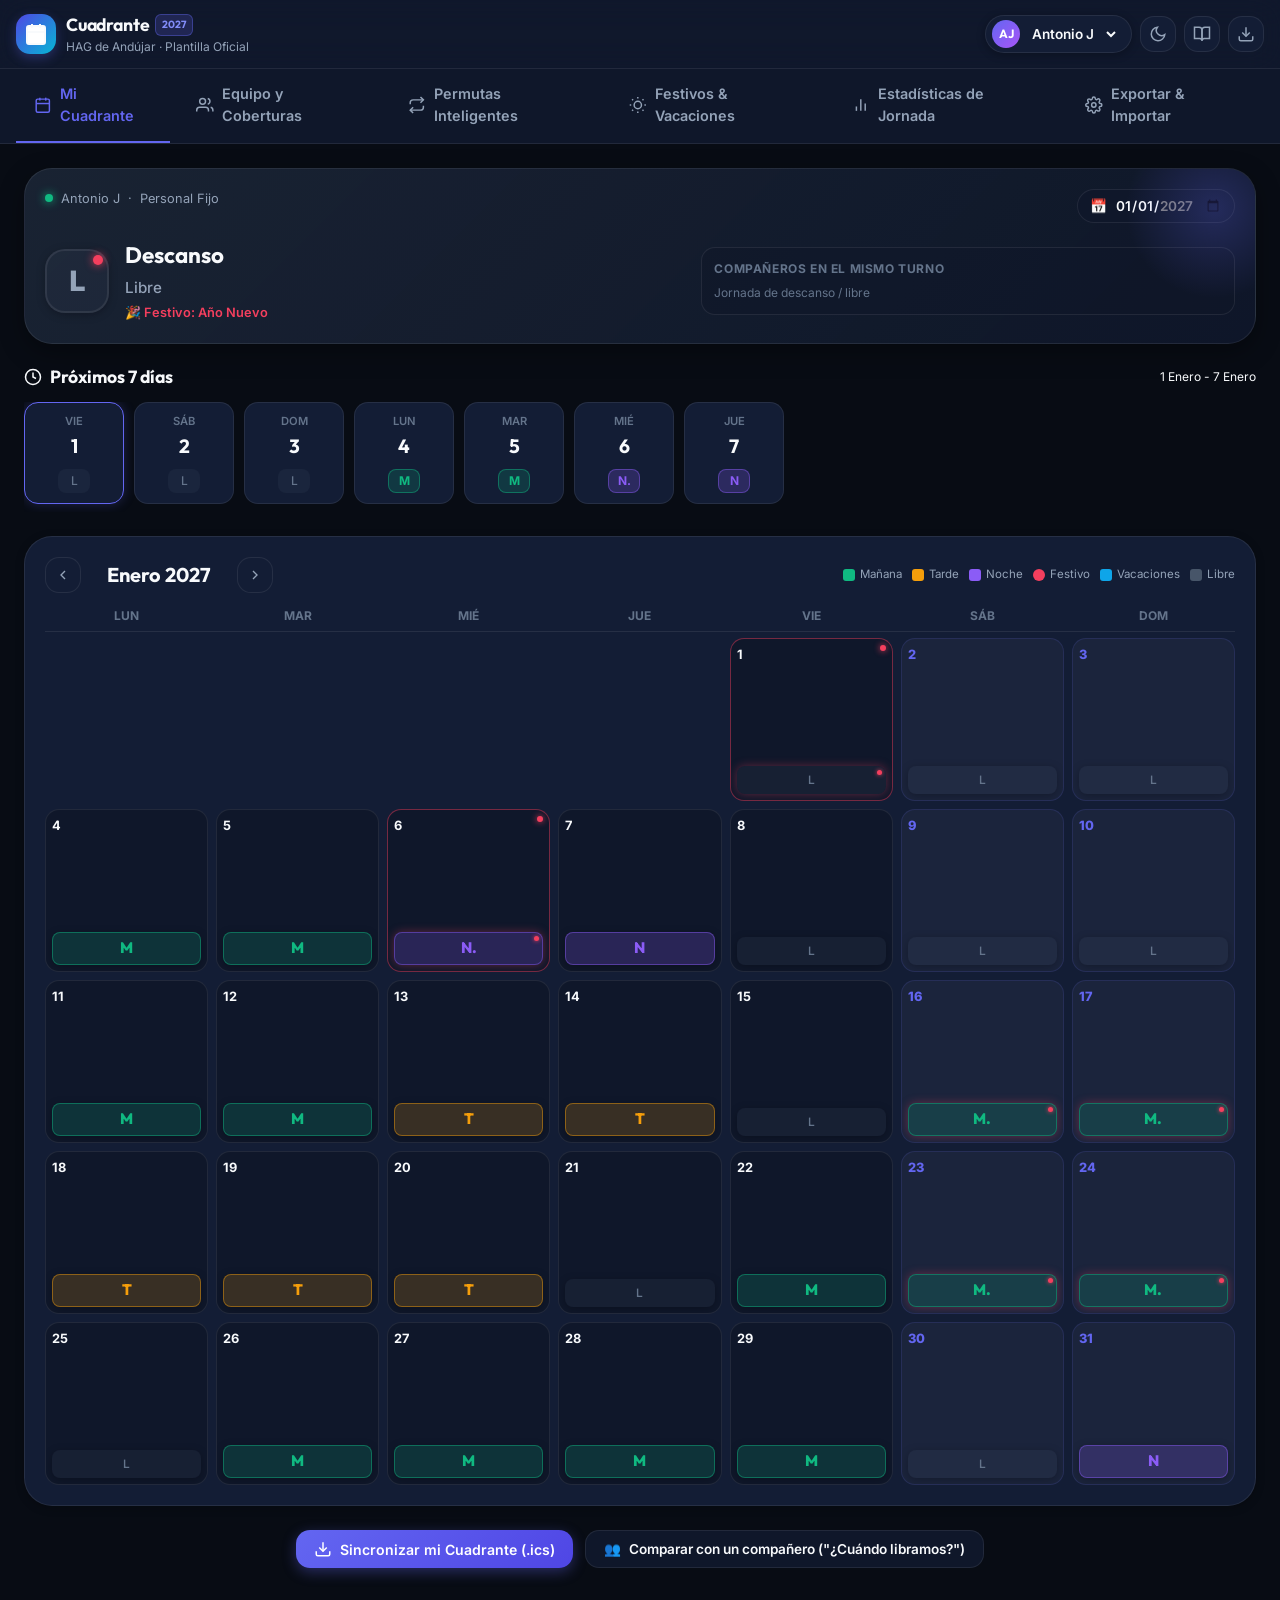
==== commit 897f4c5c: "fix: estilizar botones de Festivos y Vacaciones e integrar historial de vacaciones en app" ====
--- a/index.html
+++ b/index.html
@@ -923,7 +923,7 @@
               </div>
               <div class="vac-dates-display" id="vac2028DatesText">
                 <div class="vac-date-row"><span>1ª Quincena:</span> <strong>16 al 30 de Junio</strong></div>
-                <div class="vac-date-row"><span>2ª Quincena:</span> <strong>16 al 31 de Agosto</strong></div>
+                <div class="vac-date-row"><span>2ª Quincena:</span> <strong>16 al 30 de Agosto</strong></div>
               </div>
               <div class="vac-note-footer">Cálculo algorítmico según el ciclo rotativo de 4 años</div>
             </div>
@@ -940,7 +940,7 @@
                 <line x1="8" y1="2" x2="8" y2="6"></line>
                 <line x1="3" y1="10" x2="21" y2="10"></line>
               </svg>
-              Distribución por Parejas y Turnos Quincenales
+              <span id="vacQuincenasTitleText">Distribución por Parejas y Turnos Quincenales</span>
             </h3>
             
             <!-- Selector de Año para el Visor -->
@@ -966,9 +966,9 @@
                   <th>1-15 Jun</th>
                   <th>16-30 Jun</th>
                   <th>1-15 Jul</th>
-                  <th>16-31 Jul</th>
+                  <th>16-30 Jul</th>
                   <th>1-15 Ago</th>
-                  <th>16-31 Ago</th>
+                  <th>16-30 Ago</th>
                   <th>1-15 Sep</th>
                   <th>16-30 Sep</th>
                 </tr>
--- a/css/styles.css
+++ b/css/styles.css
@@ -1103,14 +1103,14 @@
 .matrix-table {
   width: 100%;
   border-collapse: collapse;
-  font-size: 0.8rem;
+  font-size: 0.78rem;
   text-align: center;
 }
 
 .matrix-table th, .matrix-table td {
-  padding: 8px 6px;
-  border: 1px solid var(--border-color);
-  min-width: 34px;
+  padding: 6px 2px;
+  border: 1px solid var(--border-color);
+  min-width: 24px;
 }
 
 .matrix-table thead th {
@@ -1120,6 +1120,7 @@
   top: 0;
   z-index: 10;
   font-family: var(--font-heading);
+  font-size: 0.76rem;
 }
 
 [data-theme="light"] .matrix-table thead th {
@@ -1133,9 +1134,35 @@
   background: var(--bg-surface);
   z-index: 5;
   text-align: left;
-  min-width: 120px;
+  min-width: 102px;
+  width: 104px;
+  max-width: 110px;
   font-weight: 600;
+  padding: 6px 6px;
+  font-size: 0.76rem;
   border-right: 2px solid var(--border-color);
+  white-space: nowrap;
+}
+
+.matrix-table th.total-col,
+.matrix-table td.total-col {
+  min-width: 38px;
+  width: 40px;
+  padding: 6px 2px;
+  font-weight: 700;
+  font-size: 0.75rem;
+}
+
+/* En PC / Pantallas medianas y grandes, forzar table-layout fixed para que ocupe el 100% exacto sin scrollbar */
+@media (min-width: 1024px) {
+  .matrix-table {
+    table-layout: fixed;
+    width: 100%;
+  }
+  .matrix-table th, .matrix-table td {
+    min-width: 0;
+    padding: 7px 1px;
+  }
 }
 
 .matrix-table thead th.sticky-col {
@@ -3005,6 +3032,55 @@
 /* ==========================================================================
    TAB: FESTIVOS Y VACACIONES (HISTÓRICO & PREVISIÓN)
    ========================================================================== */
+/* Toggle de Sub-vistas (Vacaciones vs Festivos & Equidad) */
+.team-subview-toggle {
+  display: inline-flex;
+  align-items: center;
+  gap: 8px;
+  background: var(--bg-surface);
+  border: 1px solid var(--border-color);
+  padding: 6px;
+  border-radius: var(--radius-xl);
+  margin-bottom: 24px;
+  max-width: 100%;
+  box-shadow: var(--shadow-sm);
+  flex-wrap: wrap;
+}
+
+.subview-btn {
+  display: inline-flex;
+  align-items: center;
+  gap: 10px;
+  background: transparent;
+  color: var(--text-secondary);
+  border: 1px solid transparent;
+  padding: 10px 22px;
+  border-radius: var(--radius-lg);
+  font-size: 0.92rem;
+  font-weight: 600;
+  cursor: pointer;
+  transition: all var(--transition-fast);
+  white-space: nowrap;
+  font-family: inherit;
+}
+
+.subview-btn span {
+  font-size: 1.15rem;
+}
+
+.subview-btn:hover {
+  color: var(--text-primary);
+  background: rgba(255, 255, 255, 0.06);
+}
+
+.subview-btn.active {
+  background: var(--accent-gradient);
+  color: #ffffff;
+  border-color: rgba(56, 189, 248, 0.4);
+  box-shadow: 0 4px 14px rgba(14, 165, 233, 0.35);
+  font-weight: 700;
+}
+
 .vac-personal-card {
   background: var(--bg-card);
   border: 1px solid var(--border-color);
@@ -3151,32 +3227,38 @@
 .vac-selector-pills {
   display: flex;
   align-items: center;
-  gap: 6px;
+  gap: 8px;
   flex-wrap: wrap;
 }
 
 .vac-pill-btn {
   background: var(--bg-surface);
   border: 1px solid var(--border-color);
-  color: var(--text-muted);
-  padding: 6px 12px;
+  color: var(--text-secondary);
+  padding: 8px 16px;
   border-radius: 9999px;
-  font-size: 0.76rem;
+  font-size: 0.82rem;
   font-weight: 600;
   cursor: pointer;
-  transition: var(--transition-fast);
+  transition: all var(--transition-fast);
+  display: inline-flex;
+  align-items: center;
+  gap: 6px;
+  font-family: inherit;
 }
 
 .vac-pill-btn:hover {
   color: var(--text-primary);
   border-color: var(--border-focus);
+  background: rgba(255, 255, 255, 0.05);
 }
 
 .vac-pill-btn.active {
   background: var(--accent-gradient);
   color: #ffffff;
   border-color: transparent;
-  box-shadow: 0 0 10px rgba(56, 189, 248, 0.3);
+  box-shadow: 0 0 12px rgba(56, 189, 248, 0.35);
+  font-weight: 700;
 }
 
 /* Grid de Quincenas de Vacaciones */
